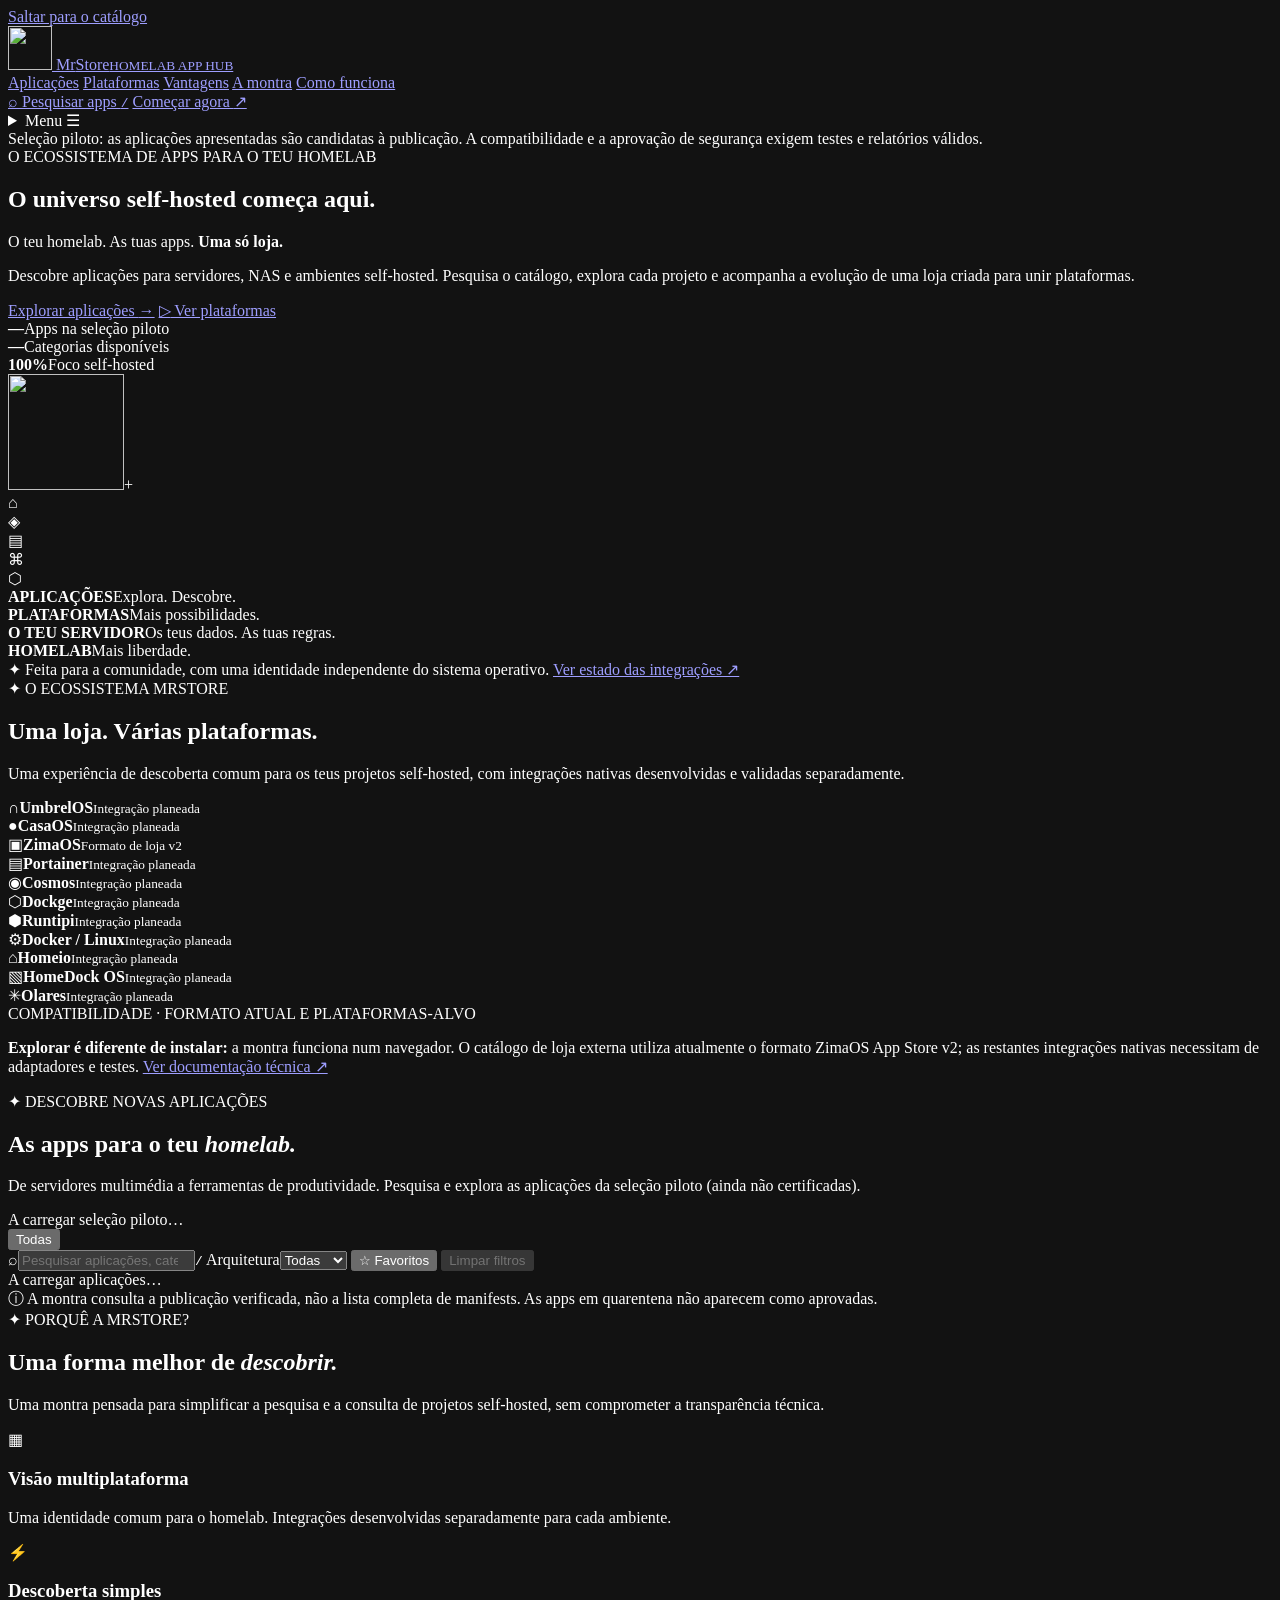
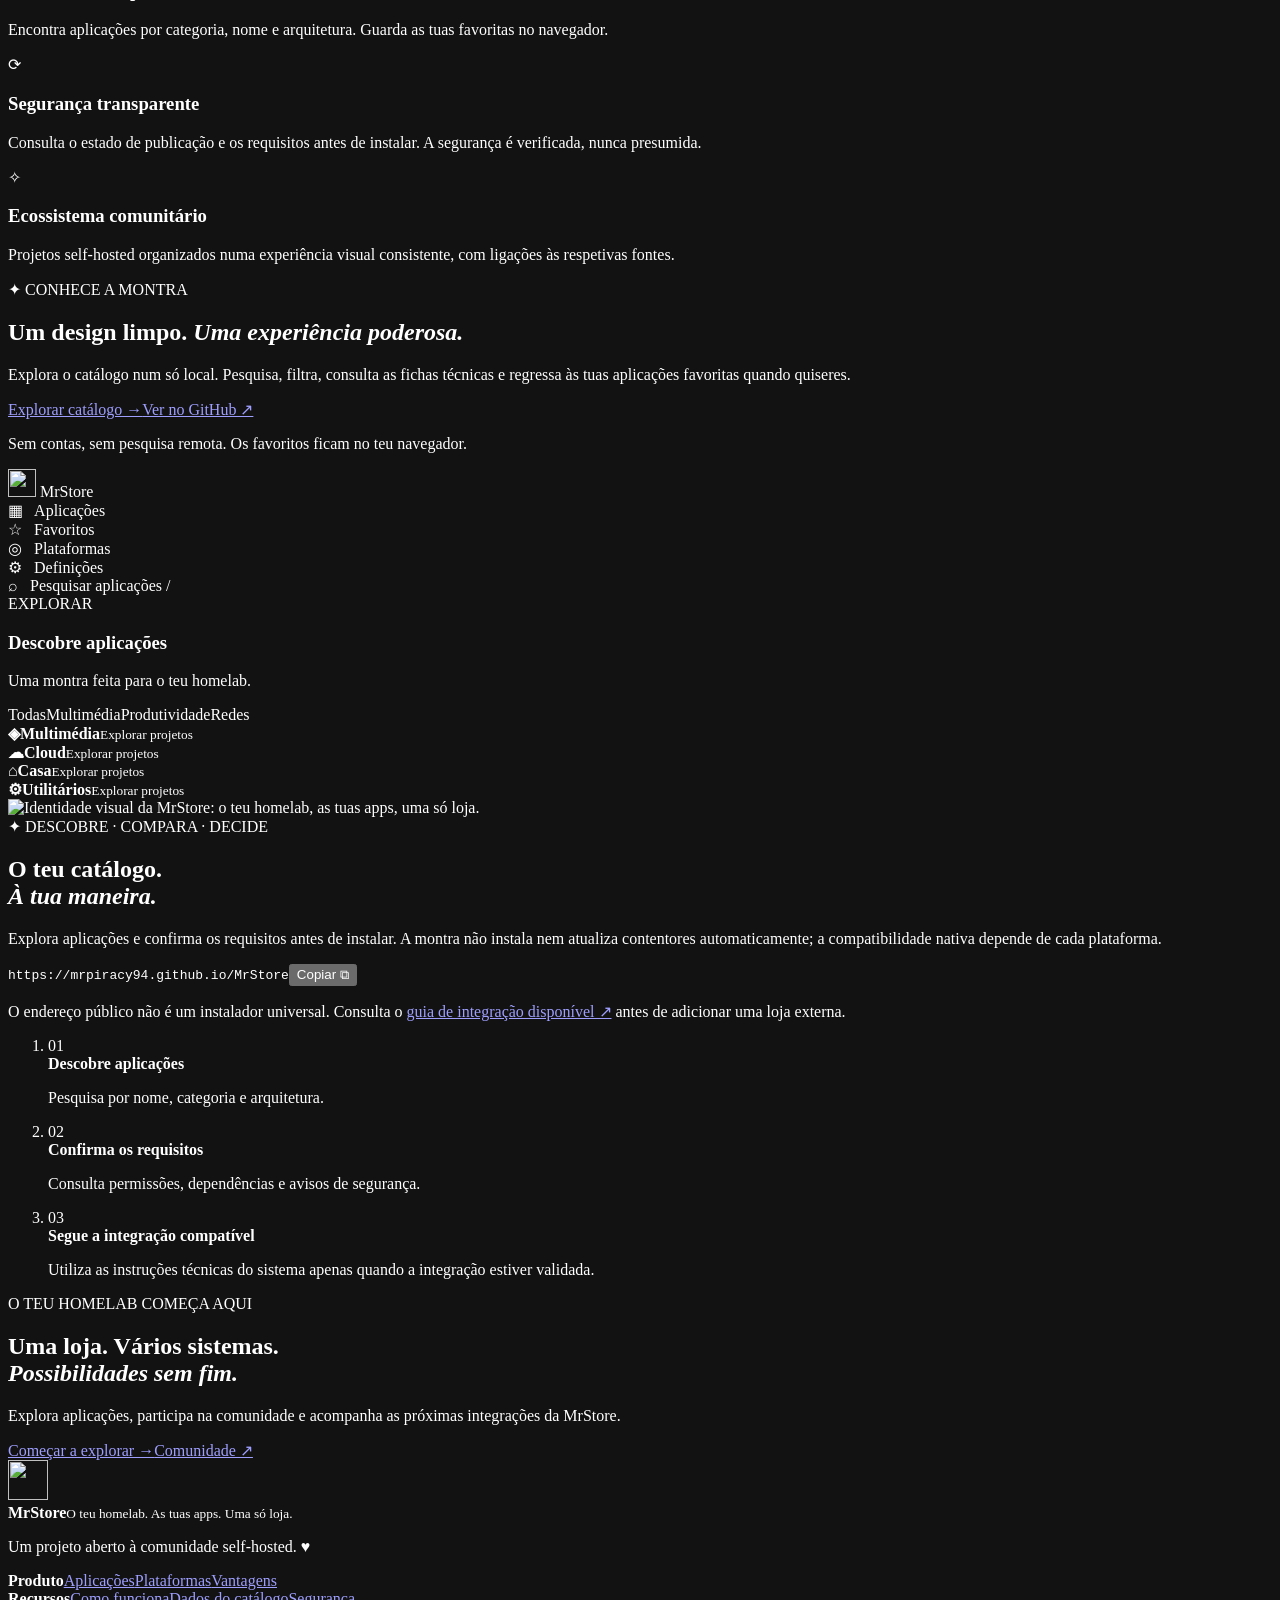
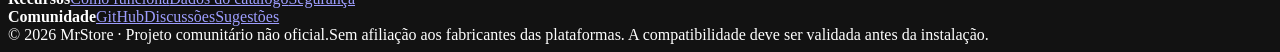
==== index.html @ d3c5d9f0 "feat(site): import responsive MrStore interface and assets — index.html" ====
<!doctype html>
<html lang="pt-PT">
<head>
  <meta charset="utf-8">
  <meta name="viewport" content="width=device-width, initial-scale=1">
  <meta name="color-scheme" content="dark">
  <meta name="theme-color" content="#10141b">
  <meta name="description" content="MrStore — O teu homelab. As tuas apps. Uma só loja. Explora o catálogo comunitário de aplicações self-hosted, com pesquisa, filtros e informação de compatibilidade.">
  <meta http-equiv="Content-Security-Policy" content="default-src 'self'; script-src 'self'; style-src 'self'; img-src 'self' data:; connect-src 'self'; object-src 'none'; base-uri 'self'; form-action 'none'">
  <meta property="og:type" content="website">
  <meta property="og:title" content="MrStore — O teu homelab. As tuas apps. Uma só loja.">
  <meta property="og:description" content="Descobre, explora e organiza aplicações self-hosted. Uma loja para o teu homelab.">
  <meta property="og:image" content="https://mrpiracy94.github.io/MrStore/assets/mrstore-hero.webp">
  <link rel="icon" href="./assets/mark.svg" type="image/svg+xml">
  <link rel="stylesheet" href="./assets/site.css">
  <script src="./assets/site.js" defer></script>
  <title>MrStore — O teu homelab. As tuas apps. Uma só loja.</title>
</head>
<body>
  <a class="skip-link" href="#catalogo">Saltar para o catálogo</a>
  <header class="site-header">
    <div class="shell topbar">
      <a class="brand" href="./" aria-label="MrStore, página inicial">
        <img src="./assets/mark.svg" width="44" height="44" alt="">
        <span class="brand-text">Mr<span>Store</span><small>HOMELAB APP HUB</small></span>
      </a>
      <nav aria-label="Navegação principal" class="main-nav">
        <a href="#catalogo">Aplicações</a>
        <a href="#ecossistema">Plataformas</a>
        <a href="#vantagens">Vantagens</a>
        <a href="#vistaprevia">A montra</a>
        <a href="#como-instalar">Como funciona</a>
      </nav>
      <div class="nav-utilities">
        <a class="nav-search" href="#catalogo" aria-label="Ir para a pesquisa de aplicações"><span aria-hidden="true">⌕</span> Pesquisar apps <kbd>/</kbd></a>
        <a class="header-action" href="#catalogo">Começar agora <span aria-hidden="true">↗</span></a>
      </div>
      <details class="mobile-nav">
        <summary aria-label="Abrir menu">Menu <span aria-hidden="true">☰</span></summary>
        <nav aria-label="Navegação móvel">
          <a href="#catalogo">Aplicações</a>
          <a href="#ecossistema">Plataformas</a>
          <a href="#vantagens">Vantagens</a>
          <a href="#vistaprevia">A montra</a>
          <a href="#como-instalar">Como funciona</a>
          <a href="https://github.com/mrpiracy94/MrStore" rel="noopener noreferrer">GitHub ↗</a>
        </nav>
      </details>
    </div>
  </header>
  <main>
    <div role="note" style="background:#291c16;color:#ffcfab;border-bottom:1px solid #ff831f3d;padding:9px 5%;font-size:13px;text-align:center">Seleção piloto: as aplicações apresentadas são candidatas à publicação. A compatibilidade e a aprovação de segurança exigem testes e relatórios válidos.</div>
    <section class="hero-universe" aria-labelledby="hero-title">
      <div class="shell hero-main">
        <div class="hero-lead">
          <span class="hero-overline"><span class="hero-overline-dot" aria-hidden="true"></span> O ECOSSISTEMA DE APPS PARA O TEU HOMELAB</span>
          <h1 id="hero-title">O universo <span>self-hosted</span> começa aqui.</h1>
          <p class="hero-subtitle">O teu homelab. As tuas apps. <strong>Uma só loja.</strong></p>
          <p class="hero-description">Descobre aplicações para servidores, NAS e ambientes self-hosted. Pesquisa o catálogo, explora cada projeto e acompanha a evolução de uma loja criada para unir plataformas.</p>
          <div class="hero-actions">
            <a class="btn btn-primary" href="#catalogo">Explorar aplicações <span aria-hidden="true">→</span></a>
            <a class="btn btn-outline" href="#ecossistema"><span class="play-icon" aria-hidden="true">▷</span> Ver plataformas</a>
          </div>
          <div class="hero-metrics" aria-label="Dados do catálogo">
            <div><strong id="total-apps">—</strong><span>Apps na seleção piloto</span></div>
            <div><strong id="total-categories">—</strong><span>Categorias disponíveis</span></div>
            <div><strong>100%</strong><span>Foco self-hosted</span></div>
          </div>
        </div>
        <div class="hero-orbits" aria-hidden="true">
          <div class="cosmos-glow"></div><div class="orbit-ring orbit-ring-1"></div><div class="orbit-ring orbit-ring-2"></div><div class="orbit-ring orbit-ring-3"></div>
          <div class="orbit-connector orbit-connector-a"></div><div class="orbit-connector orbit-connector-b"></div>
          <div class="cosmos-center"><img src="./assets/mark.svg" width="116" height="116" alt=""><span class="center-plus">+</span></div>
          <div class="orbit-bubble orbit-bubble-a"><span>⌂</span></div>
          <div class="orbit-bubble orbit-bubble-b"><span>◈</span></div>
          <div class="orbit-bubble orbit-bubble-c"><span>▤</span></div>
          <div class="orbit-bubble orbit-bubble-d"><span>⌘</span></div>
          <div class="orbit-bubble orbit-bubble-e"><span>⬡</span></div>
          <div class="orbit-node orbit-node-a"></div><div class="orbit-node orbit-node-b"></div><div class="orbit-node orbit-node-c"></div>
          <div class="orbit-label orbit-label-apps"><i></i><strong>APLICAÇÕES</strong><span>Explora. Descobre.</span></div>
          <div class="orbit-label orbit-label-systems"><i></i><strong>PLATAFORMAS</strong><span>Mais possibilidades.</span></div>
          <div class="orbit-label orbit-label-you"><i></i><strong>O TEU SERVIDOR</strong><span>Os teus dados. As tuas regras.</span></div>
          <div class="orbit-label orbit-label-home"><i></i><strong>HOMELAB</strong><span>Mais liberdade.</span></div>
        </div>
      </div>
      <div class="shell hero-footnote"><span class="footnote-spark">✦</span> Feita para a comunidade, com uma identidade independente do sistema operativo. <a href="#ecossistema">Ver estado das integrações ↗</a></div>
    </section>

    <section class="platform-section" id="ecossistema" aria-labelledby="platform-title">
      <div class="shell">
        <div class="platform-heading platform-heading-new">
          <div><span class="section-kicker dark-kicker">✦ O ECOSSISTEMA MRSTORE</span><h2 id="platform-title">Uma loja. <strong>Várias plataformas.</strong></h2></div>
          <p>Uma experiência de descoberta comum para os teus projetos self-hosted, com integrações nativas desenvolvidas e validadas separadamente.</p>
        </div>
        <div class="platform-grid" aria-label="Plataformas do ecossistema">
          <div class="system-card"><span class="system-glyph purple">∩</span><strong>UmbrelOS</strong><small>Integração planeada</small></div>
          <div class="system-card"><span class="system-glyph cyan">●</span><strong>CasaOS</strong><small>Integração planeada</small></div>
          <div class="system-card"><span class="system-glyph midnight">▣</span><strong>ZimaOS</strong><small>Formato de loja v2</small></div>
          <div class="system-card"><span class="system-glyph blue">▤</span><strong>Portainer</strong><small>Integração planeada</small></div>
          <div class="system-card"><span class="system-glyph deep">◉</span><strong>Cosmos</strong><small>Integração planeada</small></div>
          <div class="system-card"><span class="system-glyph sky">⬡</span><strong>Dockge</strong><small>Integração planeada</small></div>
          <div class="system-card"><span class="system-glyph ruby">⬢</span><strong>Runtipi</strong><small>Integração planeada</small></div>
          <div class="system-card"><span class="system-glyph aqua">⚙</span><strong>Docker / Linux</strong><small>Integração planeada</small></div>
          <div class="system-card"><span class="system-glyph peach">⌂</span><strong>Homeio</strong><small>Integração planeada</small></div>
          <div class="system-card"><span class="system-glyph violet">▧</span><strong>HomeDock OS</strong><small>Integração planeada</small></div>
          <div class="system-card"><span class="system-glyph green">✳</span><strong>Olares</strong><small>Integração planeada</small></div>
        </div>
        <div class="platform-status">
          <span class="platform-label">COMPATIBILIDADE · FORMATO ATUAL E PLATAFORMAS-ALVO</span>
          <p><strong>Explorar é diferente de instalar:</strong> a montra funciona num navegador. O catálogo de loja externa utiliza atualmente o formato ZimaOS App Store v2; as restantes integrações nativas necessitam de adaptadores e testes. <a href="https://github.com/mrpiracy94/MrStore/blob/main/docs/ZIMAOS_INSTALLATION.md">Ver documentação técnica ↗</a></p>
        </div>
      </div>
    </section>

    <section id="catalogo" class="catalog-section shell" aria-labelledby="catalog-title">
      <div class="section-heading catalog-intro">
        <div><span class="section-kicker">✦ DESCOBRE NOVAS APLICAÇÕES</span><h2 id="catalog-title">As apps para o teu <em>homelab.</em></h2><p>De servidores multimédia a ferramentas de produtividade. Pesquisa e explora as aplicações da seleção piloto (ainda não certificadas).</p></div>
        <div class="results-summary" id="results-summary" aria-live="polite">A carregar seleção piloto…</div>
      </div>
      <div class="categories" id="categories" role="group" aria-label="Filtrar por categoria"><button type="button" class="chip active" data-category="" aria-pressed="true">Todas</button></div>
      <div class="toolbar">
        <label class="searchbox" for="search"><span aria-hidden="true" class="search-glyph">⌕</span><input type="search" id="search" placeholder="Pesquisar aplicações, categorias…" autocomplete="off"><kbd>/</kbd></label>
        <label class="arch-filter"><span>Arquitetura</span><select id="architecture"><option value="">Todas</option><option value="amd64">AMD64</option><option value="arm64">ARM64</option></select></label>
        <button class="favorites-toggle" id="favorites-toggle" type="button" aria-pressed="false" title="Mostrar favoritos guardados neste navegador">☆ <span>Favoritos</span></button>
        <button class="clear-filters" id="clear-filters" type="button" disabled>Limpar filtros</button>
      </div>
      <div id="catalog-alert" class="notice" role="status" hidden></div>
      <div id="catalog-state" class="catalog-state" role="status" aria-live="polite">A carregar aplicações…</div>
      <div class="app-grid" id="app-grid" aria-label="Resultados do catálogo"></div>
      <div class="load-more-wrap"><button id="load-more" class="btn btn-more" type="button" hidden>Mostrar mais aplicações ↓</button></div>
      <div class="catalog-disclaimer"><span>ⓘ</span> A montra consulta a publicação verificada, não a lista completa de manifests. As apps em quarentena não aparecem como aprovadas.</div>
    </section>

    <section class="benefits-section" id="vantagens" aria-labelledby="benefits-title">
      <div class="shell">
        <div class="benefits-heading"><div><span class="section-kicker">✦ PORQUÊ A MRSTORE?</span><h2 id="benefits-title">Uma forma melhor de <em>descobrir.</em></h2></div><p>Uma montra pensada para simplificar a pesquisa e a consulta de projetos self-hosted, sem comprometer a transparência técnica.</p></div>
        <div class="benefits-grid">
          <article class="benefit-card"><div class="benefit-icon">▦</div><h3>Visão multiplataforma</h3><p>Uma identidade comum para o homelab. Integrações desenvolvidas separadamente para cada ambiente.</p></article>
          <article class="benefit-card"><div class="benefit-icon">⚡</div><h3>Descoberta simples</h3><p>Encontra aplicações por categoria, nome e arquitetura. Guarda as tuas favoritas no navegador.</p></article>
          <article class="benefit-card"><div class="benefit-icon">⟳</div><h3>Segurança transparente</h3><p>Consulta o estado de publicação e os requisitos antes de instalar. A segurança é verificada, nunca presumida.</p></article>
          <article class="benefit-card"><div class="benefit-icon">✧</div><h3>Ecossistema comunitário</h3><p>Projetos self-hosted organizados numa experiência visual consistente, com ligações às respetivas fontes.</p></article>
        </div>
      </div>
    </section>

    <section class="showcase-section" id="vistaprevia" aria-labelledby="showcase-title">
      <div class="shell showcase-panel">
        <div class="showcase-copy">
          <span class="section-kicker">✦ CONHECE A MONTRA</span>
          <h2 id="showcase-title">Um design limpo. <em>Uma experiência poderosa.</em></h2>
          <p>Explora o catálogo num só local. Pesquisa, filtra, consulta as fichas técnicas e regressa às tuas aplicações favoritas quando quiseres.</p>
          <div class="showcase-actions"><a class="btn btn-primary" href="#catalogo">Explorar catálogo →</a><a href="https://github.com/mrpiracy94/MrStore" rel="noopener noreferrer">Ver no GitHub ↗</a></div>
          <p class="showcase-hint">Sem contas, sem pesquisa remota. Os favoritos ficam no teu navegador.</p>
        </div>
        <div class="showcase-art" aria-hidden="true">
          <div class="showcase-window">
            <div class="showcase-sidebar"><div class="showcase-mini-brand"><img src="./assets/mark.svg" width="28" height="28" alt=""> Mr<span>Store</span></div><div class="sidebar-item selected">▦ &nbsp; Aplicações</div><div class="sidebar-item">☆ &nbsp; Favoritos</div><div class="sidebar-item">◎ &nbsp; Plataformas</div><div class="sidebar-item">⚙ &nbsp; Definições</div></div>
            <div class="showcase-screen"><div class="screen-search">⌕ &nbsp; Pesquisar aplicações <span>/</span></div><span class="screen-kicker">EXPLORAR</span><h3>Descobre aplicações</h3><p>Uma montra feita para o teu homelab.</p><div class="screen-tags"><span class="chosen">Todas</span><span>Multimédia</span><span>Produtividade</span><span>Redes</span></div><div class="screen-grid"><div><b>◈</b><strong>Multimédia</strong><small>Explorar projetos</small></div><div><b>☁</b><strong>Cloud</strong><small>Explorar projetos</small></div><div><b>⌂</b><strong>Casa</strong><small>Explorar projetos</small></div><div><b>⚙</b><strong>Utilitários</strong><small>Explorar projetos</small></div></div></div>
          </div>
        </div>
      </div>
      <div class="shell brand-preview"><img class="hero-banner-image" src="https://mrpiracy94.github.io/MrStore/assets/mrstore-hero.webp" width="2290" height="687" loading="lazy" decoding="async" alt="Identidade visual da MrStore: o teu homelab, as tuas apps, uma só loja."></div>
    </section>

    <section class="installation" id="como-instalar" aria-labelledby="installation-title">
      <div class="shell installation-layout">
        <div>
          <span class="section-kicker">✦ DESCOBRE · COMPARA · DECIDE</span>
          <h2 id="installation-title">O teu catálogo.<br><em>À tua maneira.</em></h2>
          <p>Explora aplicações e confirma os requisitos antes de instalar. A montra não instala nem atualiza contentores automaticamente; a compatibilidade nativa depende de cada plataforma.</p>
          <div class="install-address"><code id="store-address">https://mrpiracy94.github.io/MrStore</code><button id="copy-store" type="button" aria-label="Copiar endereço da MrStore">Copiar <span aria-hidden="true">⧉</span></button></div>
          <span class="copy-feedback" id="copy-feedback" role="status" aria-live="polite"></span>
          <p class="installation-technical">O endereço público não é um instalador universal. Consulta o <a href="https://github.com/mrpiracy94/MrStore/blob/main/docs/ZIMAOS_INSTALLATION.md" rel="noopener noreferrer">guia de integração disponível ↗</a> antes de adicionar uma loja externa.</p>
        </div>
        <ol class="steps">
          <li><span>01</span><div><strong>Descobre aplicações</strong><p>Pesquisa por nome, categoria e arquitetura.</p></div></li>
          <li><span>02</span><div><strong>Confirma os requisitos</strong><p>Consulta permissões, dependências e avisos de segurança.</p></div></li>
          <li><span>03</span><div><strong>Segue a integração compatível</strong><p>Utiliza as instruções técnicas do sistema apenas quando a integração estiver validada.</p></div></li>
        </ol>
      </div>
    </section>
    <section class="final-cta" aria-labelledby="final-title">
      <div class="shell final-cta-inner"><div><span class="hero-overline"><span class="hero-overline-dot" aria-hidden="true"></span> O TEU HOMELAB COMEÇA AQUI</span><h2 id="final-title">Uma loja. Vários sistemas.<br><em>Possibilidades sem fim.</em></h2></div><div><p>Explora aplicações, participa na comunidade e acompanha as próximas integrações da MrStore.</p><a href="#catalogo" class="btn btn-primary">Começar a explorar →</a><a href="https://github.com/mrpiracy94/MrStore/discussions" class="btn btn-outline" rel="noopener noreferrer">Comunidade ↗</a></div></div>
    </section>
  </main>
  <footer class="site-footer">
    <div class="shell footer-layout">
      <div class="footer-brand"><img src="./assets/mark.svg" width="40" height="40" alt=""><div><strong>Mr<span>Store</span></strong><small>O teu homelab. As tuas apps. Uma só loja.</small><p>Um projeto aberto à comunidade self-hosted. <span aria-hidden="true">♥</span></p></div></div>
      <nav aria-label="Produtos" class="footer-column"><strong>Produto</strong><a href="#catalogo">Aplicações</a><a href="#ecossistema">Plataformas</a><a href="#vantagens">Vantagens</a></nav>
      <nav aria-label="Recursos" class="footer-column"><strong>Recursos</strong><a href="#como-instalar">Como funciona</a><a href="https://mrpiracy94.github.io/MrStore/store.json">Dados do catálogo</a><a href="https://github.com/mrpiracy94/MrStore/blob/main/docs/SAFE_RELEASE_POLICY.md">Segurança</a></nav>
      <nav aria-label="Comunidade" class="footer-column"><strong>Comunidade</strong><a href="https://github.com/mrpiracy94/MrStore">GitHub</a><a href="https://github.com/mrpiracy94/MrStore/discussions">Discussões</a><a href="https://github.com/mrpiracy94/MrStore/issues">Sugestões</a></nav>
    </div>
    <div class="shell footer-bottom"><span>© 2026 MrStore · Projeto comunitário não oficial.</span><span>Sem afiliação aos fabricantes das plataformas. A compatibilidade deve ser validada antes da instalação.</span></div>
  </footer>
  <dialog id="details" aria-labelledby="details-title"><div class="dialog-layout"><button class="dialog-close" id="details-close" type="button" aria-label="Fechar detalhes">×</button><div class="detail-header"><div class="detail-icon" id="details-icon"></div><div><span class="detail-label">DETALHES DA APLICAÇÃO</span><h2 id="details-title">Aplicação</h2><p id="details-tagline"></p></div></div><div class="detail-preview" id="details-preview" hidden aria-label="Pré-visualização da aplicação"></div><div class="detail-attributes"><div><span>Categoria</span><strong id="details-category"></strong></div><div><span>Arquiteturas</span><strong id="details-arches"></strong></div><div><span>Versão do pacote</span><strong id="details-version"></strong></div><div><span>Origem</span><strong id="details-developer"></strong></div></div><p class="detail-disclaimer">As versões indicam revisões do catálogo, não necessariamente a versão upstream. A compatibilidade real e ausência de CVEs não são garantidas.</p><div class="detail-links"><a class="btn btn-primary" id="details-compose" href="#" target="_blank" rel="noopener noreferrer">Ver manifesto Docker ↗</a><a class="btn btn-outline" id="details-github" href="https://github.com/mrpiracy94/MrStore" target="_blank" rel="noopener noreferrer">Ver no GitHub ↗</a></div></div></dialog>
</body>
</html>
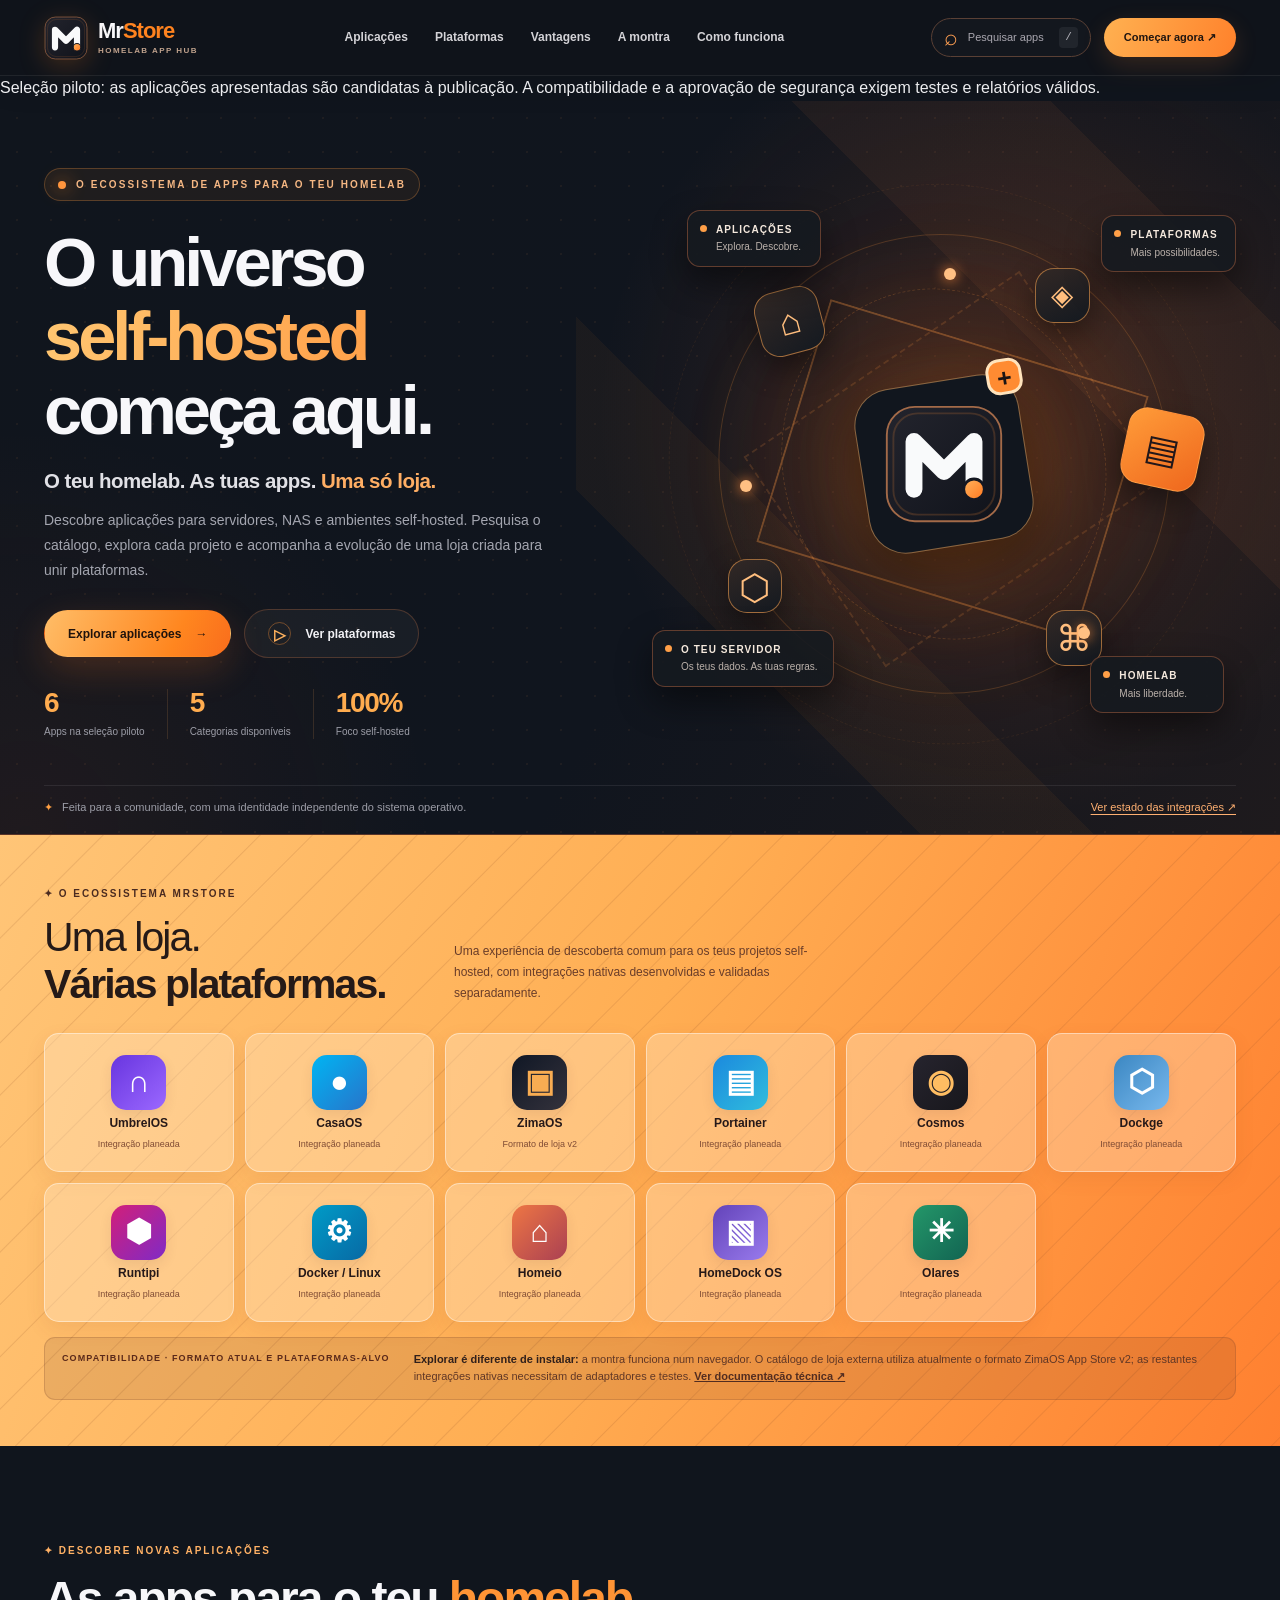
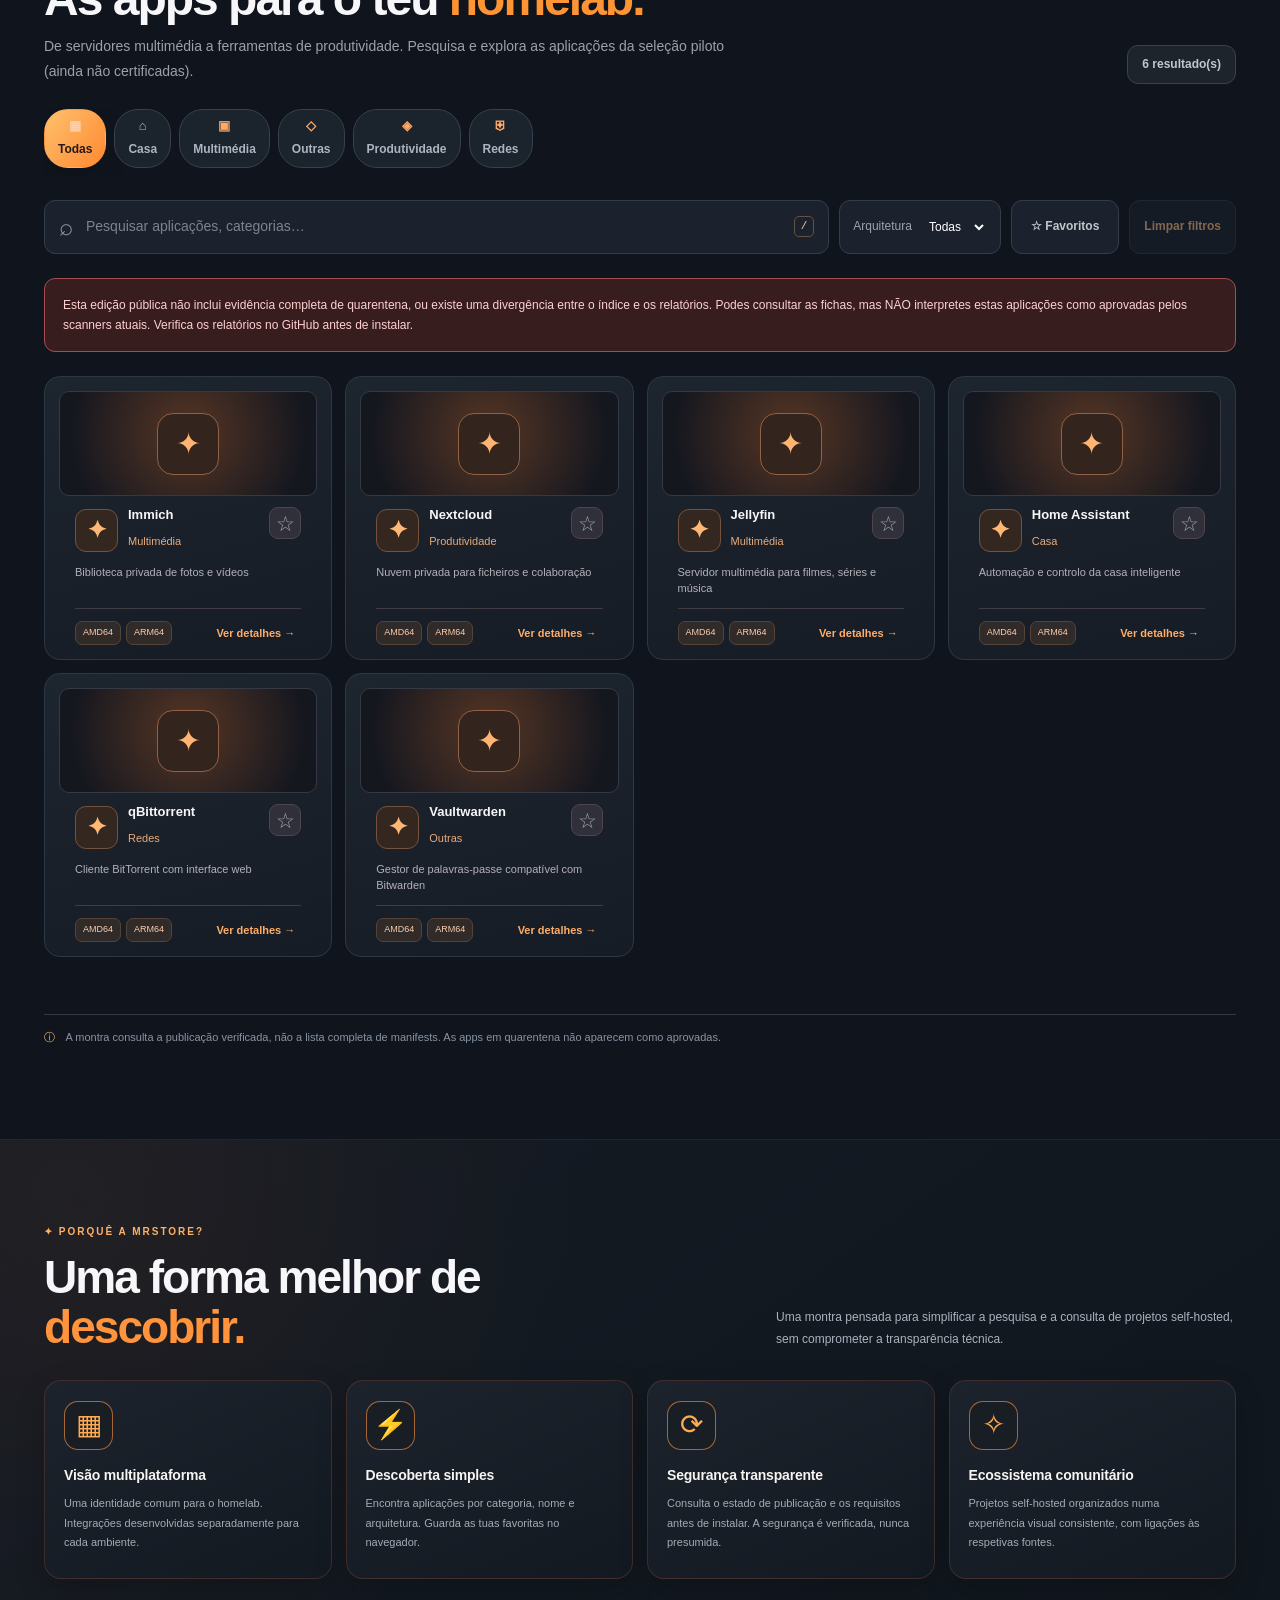
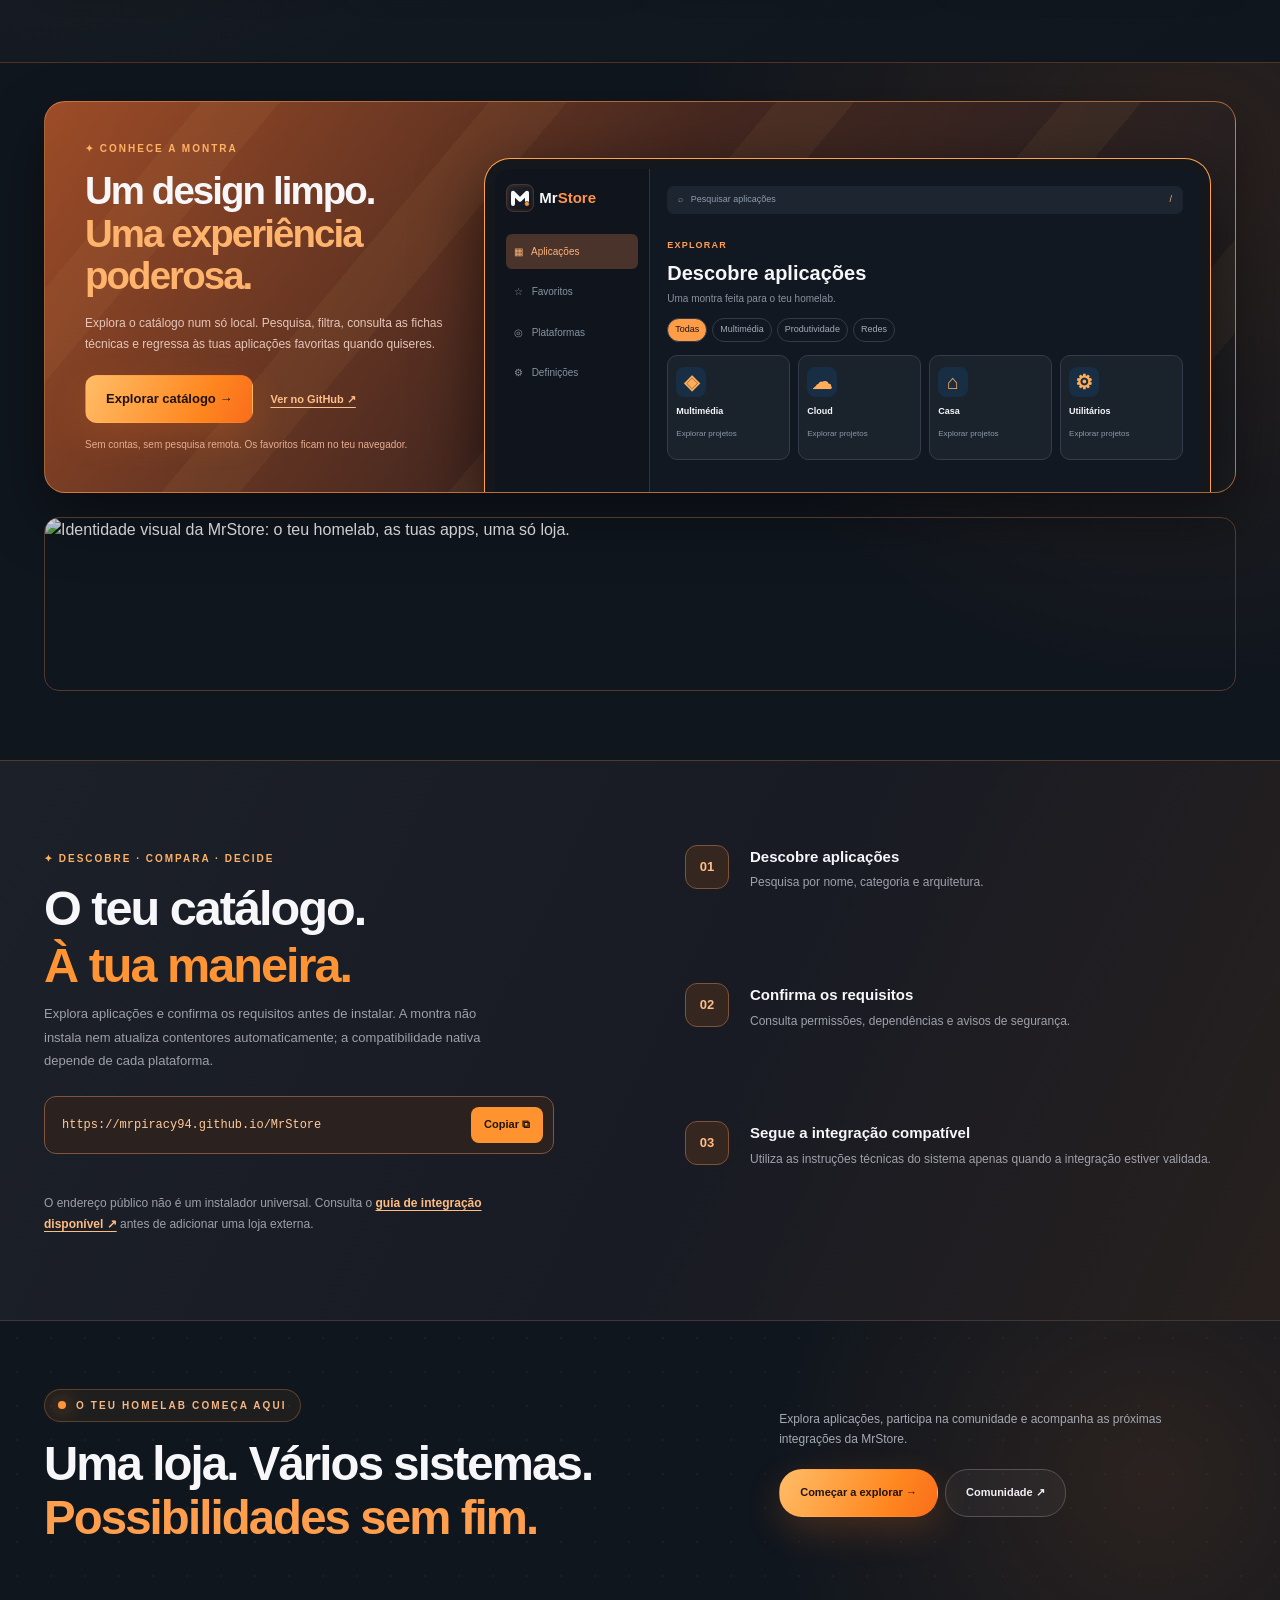
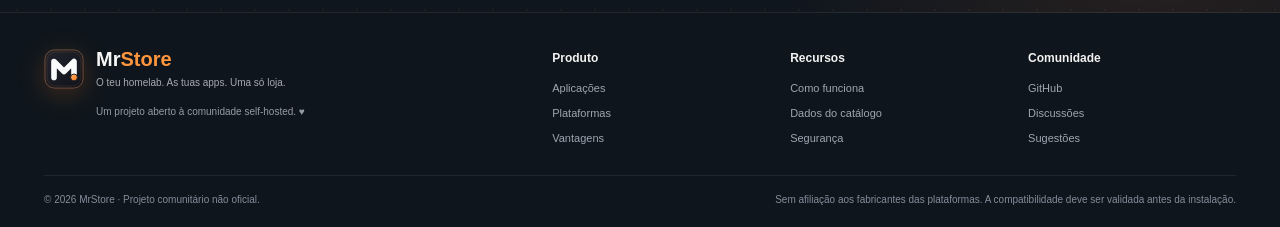
==== commit bd95eab4: "fix(ui): preserve security notice styling under strict Content Security Policy" ====
--- a/index.html
+++ b/index.html
@@ -49,7 +49,7 @@
     </div>
   </header>
   <main>
-    <div role="note" style="background:#291c16;color:#ffcfab;border-bottom:1px solid #ff831f3d;padding:9px 5%;font-size:13px;text-align:center">Seleção piloto: as aplicações apresentadas são candidatas à publicação. A compatibilidade e a aprovação de segurança exigem testes e relatórios válidos.</div>
+    <div role="note" class="pilot-notice">Seleção piloto: as aplicações apresentadas são candidatas à publicação. A compatibilidade e a aprovação de segurança exigem testes e relatórios válidos.</div>
     <section class="hero-universe" aria-labelledby="hero-title">
       <div class="shell hero-main">
         <div class="hero-lead">
--- a/assets/site.css
+++ b/assets/site.css
@@ -0,0 +1,525 @@
+:root{color-scheme:dark;--bg:#0d0f14;--surface:#161920;--surface2:#1d2029;--surface3:#262a35;--text:#f7f7fa;--muted:#999da9;--line:#2b2f39;--orange:#ff831f;--orange2:#ffc06b;--radius:20px;--shadow:0 26px 70px #0007}*{box-sizing:border-box}html{scroll-behavior:smooth;scroll-padding-top:94px}body{margin:0;background:var(--bg);color:var(--text);font-family:Inter,ui-sans-serif,-apple-system,BlinkMacSystemFont,"Segoe UI",sans-serif;line-height:1.55;-webkit-font-smoothing:antialiased}a{color:inherit;text-decoration:none}button,input,select{font:inherit}button{cursor:pointer}button:disabled{cursor:not-allowed}a:focus-visible,button:focus-visible,input:focus-visible,select:focus-visible{outline:3px solid var(--orange2);outline-offset:3px}::selection{background:#f88d3890;color:white}.shell{width:min(1200px,calc(100% - 64px));margin:0 auto}.skip-link{position:absolute;left:16px;top:-100px;background:var(--orange);color:#130f0d;padding:10px 18px;border-radius:10px;z-index:999}.skip-link:focus{top:12px}.site-header{background:#0d0f14e8;backdrop-filter:blur(16px);-webkit-backdrop-filter:blur(16px);border-bottom:1px solid #ffffff0d;position:sticky;top:0;z-index:50}.topbar{display:flex;align-items:center;justify-content:space-between;gap:18px;height:88px}.brand{display:flex;align-items:center;gap:12px;flex-shrink:0}.brand img,.footer-brand img{filter:drop-shadow(0 5px 14px #ff6b1f3b)}.brand-text{font-size:23px;font-weight:900;letter-spacing:-1.3px;line-height:1.07}.brand-text>span{color:var(--orange)}.brand-text small{display:block;color:#9395a0;font-size:9px;font-weight:800;letter-spacing:1.5px;margin-top:5px}.main-nav{display:flex;gap:34px;color:#b7b9c3;font-size:13px;font-weight:650}.main-nav a:hover,.footer-links a:hover{color:var(--orange2)}.header-action{border-radius:13px;padding:12px 19px;background:#252028;color:#ffb577;border:1px solid #ff831f36;font-size:13px;font-weight:800;white-space:nowrap}.header-action:hover{border-color:var(--orange)}.hero{display:grid;grid-template-columns:1.06fr .94fr;align-items:center;min-height:590px;padding-top:68px;padding-bottom:68px;gap:28px}.eyebrow,.section-kicker,.window-kicker,.detail-label{font-size:10px;font-weight:900;letter-spacing:2px;color:var(--orange2)}.eyebrow{display:inline-flex;align-items:center;gap:10px;border:1px solid #ff9a5037;background:#231a17;padding:9px 15px;border-radius:100px;letter-spacing:1.3px}.pulse,.live-light{width:7px;height:7px;display:inline-block;flex:none;border-radius:50%;background:#62db8b;box-shadow:0 0 0 4px #62db8b1e}.hero h1{font-size:clamp(44px,5vw,68px);font-weight:900;line-height:1.09;letter-spacing:-3.4px;margin:25px 0 22px}.hero h1 span,.section-heading h2 em,.installation h2 em{color:var(--orange);font-style:normal}.hero-copy>p{max-width:490px;font-size:16px;color:#a7a9b3;line-height:1.85;margin:0 0 27px}.hero-actions,.hero-trust,.detail-links{display:flex;gap:12px;flex-wrap:wrap}.btn{border:1px solid transparent;border-radius:12px;font-weight:800;font-size:13px;display:inline-flex;align-items:center;justify-content:center;gap:14px;min-height:48px;padding:12px 20px;transition:background .17s,transform .17s,border .17s}.btn:hover{transform:translateY(-2px)}.btn-primary{background:linear-gradient(110deg,#ffae4d,#ff791c);color:#15100f;box-shadow:0 12px 36px #e9602242}.btn-primary:hover{background:#ffbd62}.btn-outline{border-color:#43434c;background:#ffffff05;color:#f1f1f5}.btn-outline:hover{background:#ffffff12}.hero-trust{gap:16px;font-size:11px;font-weight:600;color:#9698a3;margin-top:27px}.tick{color:#76d99c;padding-right:5px}.hero-art{min-height:490px;position:relative;display:flex;align-items:center;justify-content:center;isolation:isolate}.hero-art:before{content:"";position:absolute;inset:11% 6%;background:radial-gradient(ellipse,#ff731f35 0%,#ef71320b 48%,transparent 75%);filter:blur(22px);z-index:-2}.orbit{position:absolute;border:1px dashed #ff8e243b;border-radius:50%;transform:rotate(-20deg);z-index:-1}.orbit-one{width:104%;height:72%}.orbit-two{width:76%;height:108%}.visual-window{background:#191b23;border:1px solid #44424d;border-radius:20px;width:min(100%,462px);overflow:hidden;box-shadow:0 44px 90px #000b,0 0 60px #e770251c;transform:rotate(-3deg)}.window-top{height:44px;background:#24242d;border-bottom:1px solid #393a46;display:flex;align-items:center;justify-content:space-between;padding:0 16px}.traffic{display:flex;gap:6px}.traffic i{display:block;width:8px;height:8px;border-radius:50%;background:#ff7059}.traffic i:nth-child(2){background:#ffbf48}.traffic i:nth-child(3){background:#5bd38b}.window-pill{background:#111319;border:1px solid #393c48;border-radius:8px;color:#a0a0aa;font-size:10px;padding:4px 22px}.tiny-dot{height:7px;width:7px;border:1px solid #737987;border-radius:50%}.window-head{padding:27px 26px 16px;display:flex;justify-content:space-between}.window-head strong{font-size:23px;line-height:1.16;letter-spacing:-.8px;display:block;margin-top:7px}.window-kicker{font-size:8px}.mini-symbol{color:#ff9e48;font-size:38px}.mock-search{margin:10px 26px 16px;background:#24262f;color:#80848f;border:1px solid #3b3d49;border-radius:9px;padding:11px;font-size:11px;display:flex;align-items:center;gap:10px}.mock-search>span:first-child{font-size:22px;line-height:9px}.shortcut{margin-left:auto;background:#31333f;border-radius:4px;padding:3px 6px;font-size:9px}.mock-grid{padding:0 26px 23px;display:grid;grid-template-columns:1fr 1fr;gap:10px}.mock-app{display:flex;align-items:center;gap:10px;border:1px solid #383b44;border-radius:11px;padding:13px;background:#20222b;font-size:11px;font-weight:700}.mock-app small{color:#92949f;font-size:9px;display:block;font-weight:500}.mock-icon{width:38px;height:38px;border-radius:11px;display:grid;place-items:center;font-size:23px}.mint{color:#54d5a1;background:#153d33}.amber{color:#f9b75a;background:#52361a}.blue{color:#8fb3f4;background:#253754}.pink{color:#e8a5f5;background:#49294c}.window-bottom{border-top:1px solid #383b47;background:#22242d;display:flex;align-items:center;gap:9px;padding:14px 25px;font-size:10px;color:#a5a7b2}.window-bottom>span:last-child{margin-left:auto;color:var(--orange)}.floating-card{position:absolute;background:#282632;border:1px solid #53474a;padding:12px 16px;border-radius:12px;box-shadow:0 13px 35px #0007;display:flex;align-items:center;gap:12px;font-size:10px;color:#bbb4bc}.floating-top{top:33px;right:-12px;transform:rotate(6deg)}.floating-top>span:first-child{font-size:23px;color:var(--orange)}.floating-top strong{color:white}.floating-bottom{bottom:34px;left:-16px;transform:rotate(5deg)}.stats-strip{border-top:1px solid #ffffff12;border-bottom:1px solid #ffffff12;background:#17191f}.stats-grid{display:grid;grid-template-columns:repeat(4,1fr)}.stat{border-right:1px solid #ffffff12;padding:29px 34px}.stat:first-child{padding-left:0}.stat-last{border:0}.stat strong{display:block;font-size:29px;font-weight:900;letter-spacing:-1.2px}.stat span{color:#999ba7;font-size:12px}.catalog-section{padding-top:100px;padding-bottom:95px}.section-heading{display:flex;justify-content:space-between;align-items:flex-end;gap:20px}.section-heading h2,.installation h2{font-size:clamp(33px,4vw,48px);letter-spacing:-2px;line-height:1.16;margin:11px 0 9px}.section-heading p,.installation-layout>div>p{color:#9da0aa;margin:0;font-size:14px;line-height:1.8}.results-summary{font-size:12px;color:#b8bac4;border:1px solid #383a44;padding:9px 14px;border-radius:11px;white-space:nowrap}.toolbar{display:flex;gap:11px;align-items:stretch;margin-top:37px}.searchbox{display:flex;flex:1;min-width:200px;align-items:center;border:1px solid #363a45;background:#1c1e26;border-radius:12px;gap:9px;padding:0 14px}.searchbox:focus-within{border-color:var(--orange)}.searchbox input{width:100%;background:none;border:0;outline:none;color:#f3f3f6;padding:15px 4px;font-size:13px}.searchbox input::placeholder{color:#7e838e}.search-glyph{font-size:24px;line-height:18px;color:#9396a2}.searchbox kbd{color:#888c97;border:1px solid #424550;border-radius:5px;padding:1px 6px;font-size:11px}.arch-filter{display:flex;gap:12px;align-items:center;border:1px solid #363a45;background:#1c1e26;border-radius:12px;padding:0 13px;font-size:12px;color:#9fa2ad}.arch-filter select{background:none;color:white;border:0;outline:none;padding:12px 1px;font-size:12px}.arch-filter option{background:#23242a}.favorites-toggle{border:1px solid #363a45;background:#1c1e26;color:#c4c5cc;padding:0 19px;border-radius:12px;font-weight:650;font-size:12px}.favorites-toggle[aria-pressed=true]{background:#33261b;border-color:#ff982a78;color:#ffb15b}.categories{display:flex;flex-wrap:wrap;gap:8px;margin:19px 0 28px}.chip{border:1px solid #393b45;background:#1a1c24;color:#aeb0ba;padding:8px 15px;border-radius:100px;font-size:12px;font-weight:650}.chip:hover{border-color:#ff982a78;color:white}.chip.active{background:var(--orange);color:#19140f;border-color:var(--orange);font-weight:800}.chip .count{opacity:.65;padding-left:4px}.app-grid{display:grid;grid-template-columns:repeat(3,minmax(0,1fr));gap:16px}.app-card{background:linear-gradient(155deg,#1f212a,#171920);border:1px solid #363842;border-radius:17px;padding:22px;transition:border-color .18s,transform .18s,box-shadow .18s;min-height:217px;display:flex;flex-direction:column;gap:15px}.app-card:hover{transform:translateY(-4px);border-color:#ff9c525c;box-shadow:0 15px 35px #0004}.app-card-head{display:flex;gap:13px;align-items:center}.app-icon,.detail-icon{width:50px;height:50px;flex:none;border-radius:13px;background:#2b2e37;display:grid;place-items:center;border:1px solid #393b44;overflow:hidden;color:var(--orange);font-size:24px;font-weight:900}.app-icon img,.detail-icon img{max-width:100%;max-height:100%;width:100%;height:100%;object-fit:contain}.app-header-copy{min-width:0;flex:1}.app-header-copy h3{font-size:15px;line-height:1.2;margin:0 0 5px;font-weight:800;overflow-wrap:anywhere}.app-category{font-size:11px;color:#f2ac6b}.favorite-btn{align-self:flex-start;background:#282a34;border:1px solid #40414c;color:#a2a4ad;width:32px;height:32px;border-radius:9px;font-size:21px;line-height:1}.favorite-btn[aria-pressed=true]{color:#ffb658;border-color:#ffb65877}.app-desc{color:#999ca8;font-size:12px;line-height:1.7;margin:0;min-height:40px;display:-webkit-box;-webkit-box-orient:vertical;-webkit-line-clamp:2;overflow:hidden}.app-footer{display:flex;justify-content:space-between;align-items:center;gap:8px;margin-top:auto;border-top:1px solid #333641;padding-top:13px}.architectures{display:flex;gap:5px;flex-wrap:wrap}.architecture{font-size:10px;background:#292e39;color:#b5c1d6;border:1px solid #3b4252;border-radius:7px;padding:4px 7px}.details-button{background:none;border:0;color:#ffa14d;font-size:12px;font-weight:800;white-space:nowrap}.details-button:hover{color:#ffd7a6}.catalog-state{padding:17px 20px;border:1px dashed #484b58;border-radius:15px;color:#b0b2bd;text-align:center;font-size:13px;margin-bottom:18px}.catalog-state[hidden],.notice[hidden]{display:none}.notice{margin:24px 0;background:#342615;border:1px solid #a16c24;color:#ffdbaf;padding:16px 18px;border-radius:11px;font-size:12px;line-height:1.7}.notice.is-error{background:#381d1f;border-color:#994445;color:#ffbaba}.load-more-wrap{display:flex;justify-content:center;margin-top:30px}.btn-more{background:#22252e;color:#f0f1f5;border:1px solid #434652}.installation{background:radial-gradient(ellipse at 20% 50%,#2c1c1460,transparent 55%),#181a20;border-top:1px solid #35323a;border-bottom:1px solid #35323a;padding:82px 0}.installation-layout{display:grid;grid-template-columns:1fr 1fr;gap:90px}.installation-layout>div>p{max-width:450px}.install-address{display:flex;align-items:center;gap:10px;justify-content:space-between;border:1px solid #5c4639;background:#231e1c;padding:10px 10px 10px 17px;border-radius:12px;margin-top:24px;max-width:460px}.install-address code{font-family:ui-monospace,Consolas,monospace;font-size:12px;color:#ffc18f;overflow-wrap:anywhere}.install-address button{border:0;background:var(--orange);color:#1b120d;border-radius:8px;padding:9px 13px;font-size:11px;font-weight:900;white-space:nowrap}.copy-feedback{font-size:11px;color:#85e4a2;display:block;min-height:17px;margin-top:6px}.steps{list-style:none;margin:0;padding:0;display:grid;gap:24px}.steps li{display:flex;gap:21px}.steps li>span{height:44px;width:44px;display:grid;place-items:center;flex:none;border:1px solid #835b39;background:#2d221c;color:var(--orange2);border-radius:12px;font-size:13px;font-weight:900}.steps li strong{font-size:15px}.steps li p{margin:3px 0 0;color:#9fa1ab;font-size:12px;line-height:1.7}.site-footer{padding:32px 0 44px}.footer-layout{display:flex;align-items:center;gap:30px;justify-content:space-between}.footer-brand{display:flex;align-items:center;gap:9px}.footer-brand strong{display:block;font-size:17px;line-height:1}.footer-brand small{font-size:10px;color:#989ba6}.footer-links{display:flex;gap:19px;color:#bbbcc5;font-size:12px}.site-footer p{font-size:10px;color:#777d89;max-width:220px}dialog{color:var(--text);background:#1b1e26;border:1px solid #57505a;border-radius:20px;width:min(540px,calc(100vw - 30px));max-height:calc(100vh - 35px);overflow-y:auto;padding:0;box-shadow:var(--shadow)}dialog::backdrop{background:#08090cdb;backdrop-filter:blur(6px)}.dialog-layout{padding:32px;position:relative}.dialog-close{position:absolute;right:19px;top:15px;background:#30333d;color:white;border:1px solid #4d505a;border-radius:8px;width:30px;height:30px;font-size:21px}.detail-header{display:flex;align-items:center;gap:15px;margin-top:8px}.detail-icon{height:64px;width:64px;border-radius:16px}.detail-header h2{margin:6px 0;font-size:23px;letter-spacing:-.5px}.detail-header p{font-size:12px;color:#aeb1bc;margin:0}.detail-label{font-size:9px}.detail-attributes{display:grid;grid-template-columns:1fr 1fr;gap:15px;margin:25px 0;background:#22252e;border:1px solid #3b3d47;border-radius:12px;padding:18px}.detail-attributes div span{color:#9396a2;font-size:11px;display:block}.detail-attributes div strong{display:block;font-size:12px;margin-top:4px;overflow-wrap:anywhere}.detail-disclaimer{color:#b8a18c;font-size:11px;line-height:1.7}.detail-links{margin-top:24px}.detail-links .btn{flex:1;text-align:center;font-size:12px}@media(max-width:1050px){.shell{width:min(100% - 42px,1200px)}.hero{grid-template-columns:1fr 1fr}.hero h1{font-size:48px}.main-nav{gap:18px}.floating-card{display:none}.app-grid{grid-template-columns:repeat(2,minmax(0,1fr))}.installation-layout{gap:40px}}@media(max-width:750px){.site-header .main-nav{display:none}.topbar{height:70px}.brand-text{font-size:21px}.header-action{font-size:11px;padding:9px 12px}.hero{grid-template-columns:1fr;padding:65px 0 48px;gap:8px}.hero h1{font-size:clamp(42px,11vw,59px)}.hero-art{min-height:350px}.visual-window{width:85%;transform:rotate(-2deg)}.stats-grid{grid-template-columns:repeat(2,1fr)}.stat{padding:21px 18px;border-bottom:1px solid #ffffff10}.stat:nth-child(2){border-right:0}.stat:nth-child(3){padding-left:0;border-bottom:0}.stat:nth-child(4){border-bottom:0}.catalog-section{padding-top:75px}.section-heading{align-items:flex-start;flex-direction:column}.toolbar{flex-wrap:wrap}.searchbox{flex-basis:100%}.arch-filter{flex:1;min-height:48px}.favorites-toggle{min-height:48px}.installation-layout{grid-template-columns:1fr}.footer-layout{flex-wrap:wrap;gap:20px}}@media(max-width:520px){.shell{width:calc(100% - 32px)}.hero h1{letter-spacing:-2px}.hero-trust{gap:9px}.hero-art{min-height:310px}.visual-window{width:96%}.orbit{display:none}.window-head{padding:19px 18px 13px}.mock-grid{padding:0 16px 16px}.mock-search{margin:9px 16px}.mock-app{padding:9px;font-size:9px}.mock-icon{width:29px;height:29px;font-size:17px}.window-head strong{font-size:21px}.stats-grid .stat{padding:20px 14px}.stat strong{font-size:24px}.stat span{font-size:11px}.app-grid{grid-template-columns:1fr}.catalog-section{padding-bottom:70px}.installation{padding:68px 0}.detail-attributes{gap:14px}.dialog-layout{padding:25px 19px}.detail-links{flex-direction:column}.footer-layout{flex-direction:column;align-items:flex-start}.site-footer p{max-width:none}.header-action{display:none}}@media(prefers-reduced-motion:reduce){*,*:before,*:after{scroll-behavior:auto!important;animation:none!important;transition:none!important}}
+/* Keep HTML hidden states effective even for flex-styled buttons and links. */
+[hidden]{display:none!important}
+/* Real catalog screenshot, only displayed after the local image loads. */
+.detail-preview{margin:22px 0 0;border:1px solid #3b3d47;border-radius:14px;overflow:hidden;background:#14161d;aspect-ratio:16/9}
+.detail-preview img{display:block;width:100%;height:100%;object-fit:contain}
+#details-icon>.detail-icon-inner{height:100%;width:100%;display:grid;place-items:center;color:var(--orange);font-size:26px}
+#details-icon>.detail-icon-inner img{height:100%;width:100%;object-fit:contain}
+
+/* MrStore 2026 — identidade laranja e grafite.
+   A lógica do catálogo e os indicadores de segurança permanecem no JavaScript. */
+:root{--bg:#0d0f14;--surface:#171920;--surface2:#20222c;--surface3:#292b36;--text:#f7f7fa;--muted:#a6a8b4;--line:#383a45;--orange:#ff831f;--orange2:#ffc06b}
+body{background:radial-gradient(ellipse at 50% 6%,#251a19 0%,transparent 33%),var(--bg)}
+.site-header{background:#0d0f14ed;border-bottom:1px solid #ffffff16;box-shadow:0 8px 25px #0002}
+.topbar{height:82px}
+.brand-text>span{color:var(--orange)}
+.brand-text small{color:#a8a7b0}
+.brand img,.footer-brand img{filter:drop-shadow(0 6px 13px #ff831f35)}
+.main-nav{align-items:center}
+.main-nav a{position:relative;padding:9px 0}
+.main-nav a:hover{color:#ffb974}
+.header-action{background:#39251d;color:#ffd1a6;border-color:#ff9b465c;box-shadow:inset 0 1px #ffffff0b}
+.header-action:hover{background:#493020;border-color:#ff9b46}
+.mobile-nav{display:none}
+.mobile-nav summary{list-style:none;cursor:pointer;border:1px solid #604433;background:#2b211e;padding:9px 13px;border-radius:11px;font-size:12px;font-weight:800;color:#ffd4b0;white-space:nowrap}
+.mobile-nav summary::-webkit-details-marker{display:none}
+.mobile-nav summary span{margin-left:7px;font-size:15px}
+.mobile-nav:not([open]) nav{display:none}
+.mobile-nav nav{position:absolute;top:calc(100% - 3px);left:16px;right:16px;display:flex;flex-direction:column;gap:3px;padding:12px;background:#202027;border:1px solid #55453f;border-radius:14px;box-shadow:0 25px 60px #0009;z-index:70}
+.mobile-nav nav a{padding:12px 15px;border-radius:9px;font-size:13px;color:#e8e7ec}
+.mobile-nav nav a:hover,.mobile-nav nav a:focus-visible{background:#352820;color:#ffbf84}
+.mobile-nav[open] summary{border-color:#ffa057}
+.hero.shell{width:100%;max-width:none;position:relative;isolation:isolate;min-height:490px;overflow:hidden;padding:70px max(28px,calc((100vw - 1320px)/2));background:radial-gradient(ellipse at 74% 33%,#723c2d60,transparent 50%),linear-gradient(115deg,#0e121b 7%,#171720 58%,#1b161b)}
+.hero:before{content:"";position:absolute;inset:0;z-index:-1;background-image:linear-gradient(#ffffff07 1px,transparent 1px),linear-gradient(90deg,#ffffff07 1px,transparent 1px);background-size:40px 40px;mask-image:linear-gradient(90deg,transparent 15%,#000 100%);pointer-events:none}
+.hero:after{content:"";position:absolute;bottom:0;left:0;right:0;height:2px;background:linear-gradient(90deg,transparent 5%,#ff831f99 57%,transparent 96%);pointer-events:none}
+.hero h1{font-size:clamp(41px,4.8vw,69px);line-height:1.07;letter-spacing:-3.5px;margin:20px 0 22px}
+.hero h1 span{color:#ff973a}
+.hero-copy>p{max-width:560px;color:#b9bac5;font-size:16px;line-height:1.83}
+.eyebrow{background:#39251f;border-color:#7d4d2e;color:#ffc18e;font-size:10px}
+.hero-actions{gap:13px}
+.btn-primary{color:#20130c;background:linear-gradient(115deg,#ffbd67,#ff861f 70%,#f96d1c);box-shadow:0 13px 36px #ff7a2433}
+.btn-primary:hover{background:linear-gradient(115deg,#ffd28c,#ff9b3c)}
+.btn-outline{border-color:#585057;background:#ffffff0a}
+.btn-outline:hover{background:#ffffff15;border-color:#aa7d5e}
+.hero-trust{gap:16px;margin-top:29px}
+.tick{color:#8be0ac}
+.hero-art{min-height:385px}
+.hero-art:before{background:radial-gradient(ellipse,#ff821f35,transparent 72%)}
+.orbit{border-color:#fd983e2e}
+.visual-window{transform:rotate(-2deg);background:#191b23;border:1px solid #765444;box-shadow:0 34px 88px #000b,0 0 67px #ff812020;max-width:490px}
+.window-top{background:#29252a;border-bottom-color:#4e3b36}
+.window-pill{color:#d4b5a1;background:#18181f;border-color:#55423b}
+.window-kicker,.mini-symbol{color:#ffb873}
+.mock-app{background:#23242c;border-color:#43404a}
+.mock-search{background:#292931;border-color:#4c4345}
+.window-bottom{background:#23232b;border-color:#453b40}
+.window-bottom>span:last-child{color:#ffac65}
+.floating-card{background:#2a2529;border-color:#675042}
+.floating-bottom{bottom:20px}
+.stats-strip{background:#17181f;border-color:#ffffff15}
+.stat{padding-top:27px;padding-bottom:27px}
+.stat strong{color:#f8f7f8;font-size:31px}
+.stat:first-child strong{color:#ffa24e}
+.stat span{color:#b1aeb9}
+.catalog-section{padding-top:50px;padding-bottom:98px}
+.categories{display:grid;grid-template-columns:repeat(8,minmax(0,1fr));gap:12px;margin:0 0 45px}
+.chip{min-width:0;min-height:114px;border:1px solid #393740;background:linear-gradient(145deg,#22232b,#171922);border-radius:14px;color:#e7e5ea;padding:15px 12px;display:flex;flex-direction:column;align-items:flex-start;justify-content:center;text-align:left;gap:4px;transition:transform .18s,border-color .18s,background .18s}
+.chip:hover{border-color:#ff983e8f;transform:translateY(-3px);background:#2c2425}
+.chip.active{background:linear-gradient(155deg,#493021,#302321);border-color:#ff903e;color:#fff6ee;box-shadow:inset 0 0 0 1px #ff964a25,0 9px 24px #0002}
+.chip-symbol{font-size:24px;line-height:1.25;font-weight:800;color:#ffab67}
+.chip.active .chip-symbol{color:#ffcfaa}
+.chip-label{font-size:12px;font-weight:800;overflow-wrap:anywhere}
+.chip .count{padding:0;font-size:10px;color:#aaa7b0;opacity:1;font-weight:600}
+.chip.active .count{color:#eecbb8}
+.section-heading h2 em,.installation h2 em,.platform-heading h2 em{color:#ff9435;font-style:normal}
+.section-heading h2{font-size:clamp(34px,4.3vw,50px)}
+.results-summary{border-color:#4b4040;background:#282126;color:#ffd0a5;font-weight:700}
+.toolbar{margin-top:28px;gap:10px}
+.searchbox,.arch-filter,.favorites-toggle{background:#1c1d25;border-color:#434049;min-height:51px}
+.searchbox:focus-within{border-color:#ff9a3e;box-shadow:0 0 0 3px #ff852019}
+.searchbox input{font-size:14px}
+.searchbox kbd{color:#ffc694;border-color:#655146}
+.favorites-toggle[aria-pressed=true]{background:#3e2b20;border-color:#f99b4b;color:#ffd0a1}
+.clear-filters{border-radius:12px;padding:0 14px;min-height:51px;background:#25242b;color:#ffc08b;border:1px solid #55443c;font-size:12px;font-weight:750;white-space:nowrap}
+.clear-filters:hover:not(:disabled){background:#39302e;border-color:#fa9950}
+.clear-filters:disabled{opacity:.48;cursor:default}
+.app-grid{grid-template-columns:repeat(4,minmax(0,1fr));gap:17px}
+.app-card{min-width:0;min-height:345px;padding:0 0 17px;border-radius:16px;gap:13px;overflow:hidden;background:linear-gradient(150deg,#22232b,#16181e);border-color:#3b373d}
+.app-card:hover{border-color:#f9964680;box-shadow:0 17px 38px #0008,0 0 26px #ff85120d}
+.app-card-cover{height:149px;min-height:149px;background:#11151d;border-bottom:1px solid #443b3b;display:flex;align-items:center;justify-content:center;overflow:hidden}
+.app-card-cover>img{width:100%;height:100%;object-fit:cover}
+.app-card-cover.cover-placeholder{background:radial-gradient(circle at 50% 40%,#573624,#15171f 82%)}
+.cover-placeholder-icon{width:62px;height:62px;border:1px solid #926044;background:#33241d;border-radius:16px;display:grid;place-items:center;color:#ffb571;font-size:30px;overflow:hidden}
+.cover-placeholder-icon img{width:100%;height:100%;object-fit:contain}
+.app-card-head,.app-desc,.app-footer{margin-left:16px;margin-right:16px}
+.app-card-head{gap:10px}
+.app-icon,.detail-icon{background:#332720;border-color:#76513c;color:#ffb776}
+.app-icon{height:43px;width:43px}
+.app-header-copy h3{font-size:15px}
+.app-category{color:#eaaa7a}
+.app-desc{min-height:39px;line-height:1.65;color:#b4b0b9}
+.app-footer{border-color:#403c45;padding-top:12px}
+.architecture{background:#302a29;border-color:#554338;color:#ffceae}
+.favorite-btn{background:#30303a;border-color:#50454b}
+.favorite-btn[aria-pressed=true]{color:#ffb85d;border-color:#fca65a;background:#473022}
+.details-button{color:#ffad66}
+.details-button:hover{color:#ffdbba}
+.chip:focus-visible,.btn:focus-visible,.details-button:focus-visible,.clear-filters:focus-visible,.mobile-nav summary:focus-visible{outline:3px solid #ffbf77;outline-offset:3px}
+.catalog-state{background:#211d21;border-color:#65524b}
+.notice{background:#38281b;border-color:#a86a31;color:#ffddaf}
+.notice.is-error{background:#381d1f;border-color:#a64d50;color:#ffd0d2}
+.platform-section{border-top:1px solid #3e3434;background:radial-gradient(ellipse at 85% 20%,#4b2c2144,transparent 48%),#15161d;padding:88px 0 94px}
+.platform-heading{max-width:790px;margin-bottom:32px}
+.platform-heading h2{font-size:clamp(33px,4vw,49px);letter-spacing:-2px;line-height:1.14;margin:13px 0 14px}
+.platform-heading p{font-size:14px;line-height:1.8;color:#b5b2bd;margin:0}
+.platform-grid{display:grid;grid-template-columns:.85fr 1.15fr;gap:18px}
+.platform-supported,.platform-roadmap{border:1px solid #4c3c39;background:linear-gradient(140deg,#272126,#1b1b23);border-radius:19px;padding:28px 30px}
+.platform-supported{border-color:#995d32;background:radial-gradient(ellipse at 100% 0%,#61382180,transparent 60%),#282126}
+.platform-label{display:block;color:#ffb778;letter-spacing:1.4px;font-size:10px;font-weight:900;margin-bottom:19px}
+.platform-supported-title{display:flex;align-items:center;gap:13px;color:#fff;font-size:24px;letter-spacing:-.6px}
+.platform-mark{display:grid;place-items:center;width:38px;height:38px;border-radius:11px;background:#ff912c;color:#241710;font-size:19px;font-weight:900}
+.platform-supported p,.platform-roadmap p{color:#b9b2b7;font-size:13px;line-height:1.75;max-width:600px}
+.platform-supported a{display:inline-flex;align-items:center;gap:10px;margin-top:10px;font-size:12px;font-weight:800;color:#ffbb82}
+.platform-supported a:hover{color:#ffddbe}
+.platform-tags{display:flex;flex-wrap:wrap;gap:9px}
+.platform-tags span{border:1px solid #514449;background:#322b32;border-radius:9px;padding:9px 12px;font-size:12px;font-weight:750;color:#e2dce0}
+.platform-roadmap p{margin:20px 0 0}
+.installation{background:radial-gradient(ellipse at 20% 45%,#48291c65,transparent 55%),#1b1b22;border-color:#423638}
+.install-address{background:#2b211f;border-color:#81553d}
+.install-address code{color:#ffcb9a}
+.install-address button{background:#ff932f;color:#21140c}
+.steps li>span{background:#35271f;border-color:#805238;color:#ffbc86}
+.footer-brand strong{color:#f7f7f8}
+.footer-links a:hover{color:#ffb36e}
+dialog{background:#1d1c24;border-color:#705246}
+.detail-attributes{background:#27232a;border-color:#4d3e42}
+.detail-preview{background:#13151e;border-color:#594039}
+@media(max-width:1150px){.categories{grid-template-columns:repeat(4,minmax(0,1fr))}.app-grid{grid-template-columns:repeat(3,minmax(0,1fr))}.main-nav{gap:17px}}
+@media(max-width:960px){.header-action{display:none}.main-nav{display:none!important}.mobile-nav{display:block}.topbar{position:relative}.hero.shell{padding:60px 25px}.hero{grid-template-columns:1fr 1fr}.hero h1{font-size:clamp(40px,5vw,54px);letter-spacing:-2.5px}.app-grid{grid-template-columns:repeat(2,minmax(0,1fr))}.platform-grid{grid-template-columns:1fr 1.15fr}}
+@media(max-width:750px){.hero.shell{grid-template-columns:1fr;padding:58px 24px 46px}.hero-art{min-height:340px}.stats-grid{grid-template-columns:repeat(2,1fr)}.section-heading{align-items:flex-start}.toolbar{flex-wrap:wrap}.searchbox{flex-basis:100%}.clear-filters{flex:1}.platform-grid{grid-template-columns:1fr}.platform-section{padding:70px 0}.installation-layout{grid-template-columns:1fr}}
+@media(max-width:520px){.hero.shell{padding:42px 16px}.hero h1{font-size:clamp(36px,11vw,48px);letter-spacing:-2px}.hero-art{min-height:305px}.visual-window{width:96%}.stats-grid .stat{padding:21px 14px}.stat strong{font-size:25px}.categories{grid-template-columns:repeat(2,minmax(0,1fr));gap:9px}.chip{min-height:96px;padding:12px}.catalog-section{padding-top:30px}.app-grid{grid-template-columns:1fr}.app-card-cover{height:174px}.platform-supported,.platform-roadmap{padding:22px 18px}.platform-tags span{font-size:11px}.arch-filter{flex:1}.favorites-toggle{flex:1}.clear-filters{flex-basis:100%}.site-footer p{max-width:none}}
+
+/* MrStore 2026 · hero unificado com o banner editorial do README.
+   As imagens são locais, sem dependências CDN nem alterações à lógica do catálogo. */
+.hero-universe{position:relative;padding:36px 0 47px;overflow:hidden;
+  background:radial-gradient(ellipse at 50% 10%,#5c291d3f,transparent 64%),#0d0f14;
+  border-bottom:1px solid #40302e}
+.hero-banner-wrap{position:relative;width:min(1500px,calc(100% - 48px));margin:0 auto;
+  border-radius:22px;overflow:hidden;background:#15151b;border:1px solid #82543a;
+  box-shadow:0 34px 85px #0008,0 0 65px #ff831f18}
+.hero-banner-wrap:after{content:"";position:absolute;inset:0;
+  border-radius:inherit;box-shadow:inset 0 0 0 1px #ffffff0b;pointer-events:none}
+.hero-banner-image{display:block;width:100%;height:auto;aspect-ratio:2290/687;object-fit:cover}
+.hero-universe-content{display:grid;grid-template-columns:1fr auto;gap:42px;align-items:center;
+  padding-top:43px;padding-bottom:28px}
+.hero-universe-copy{max-width:750px}
+.hero-overline{display:inline-flex;align-items:center;gap:11px;color:#ffbd87;
+  font-size:10px;font-weight:900;letter-spacing:2.1px}
+.hero-overline-dot{height:9px;width:9px;border-radius:50%;background:#ff9738;
+  box-shadow:0 0 0 5px #ff973822}
+.hero-universe h1{font-size:clamp(28px,3.2vw,43px);font-weight:900;line-height:1.18;
+  letter-spacing:-1.8px;margin:14px 0 14px}
+.hero-universe h1 em{font-style:normal;color:#ff9e51}
+.hero-universe-copy p{font-size:14px;color:#b8b6c0;line-height:1.85;margin:0}
+.hero-universe-actions{display:grid;grid-template-columns:repeat(2,minmax(0,1fr));
+  align-items:start;gap:10px;min-width:355px}
+.hero-universe-actions .btn{padding:12px 15px;font-size:12px;white-space:nowrap}
+.hero-helper{grid-column:1/-1;color:#96939e;font-size:10px;max-width:360px;line-height:1.6}
+.hero-trust-row{display:flex;align-items:center;flex-wrap:wrap;gap:15px 30px;
+  border-top:1px solid #473b3a;padding-top:18px;color:#b8aeb0;font-size:11px;font-weight:700}
+.hero-trust-row span span{color:#ffad70;font-size:15px;margin-right:7px}
+.site-header .brand img{width:44px;height:44px;border-radius:11px}
+.site-footer .footer-brand img{border-radius:8px}
+@media(max-width:1050px){
+  .hero-universe-content{grid-template-columns:1fr;gap:24px}
+  .hero-universe-actions{min-width:0;max-width:440px}
+}
+@media(max-width:750px){
+  .hero-universe{padding:21px 0 40px}
+  .hero-banner-wrap{width:calc(100% - 28px);border-radius:14px}
+  .hero-universe-content{padding-top:34px;gap:23px}
+  .hero-universe h1{font-size:clamp(28px,6.6vw,40px)}
+  .hero-trust-row{gap:10px 16px}
+}
+@media(max-width:520px){
+  .hero-banner-wrap{width:calc(100% - 20px);border-radius:11px}
+  .hero-universe-content{padding-top:28px;padding-bottom:19px}
+  .hero-universe h1{letter-spacing:-.9px}
+  .hero-universe-actions{grid-template-columns:1fr;max-width:100%;gap:10px}
+  .hero-helper{grid-column:1}
+  .hero-trust-row{flex-direction:column;align-items:flex-start;gap:7px}
+}
+
+
+
+/* =====================================================================
+   MRSTORE 2026 UNIVERSAL HOMEPAGE
+   Mockup convertido em UI real. Sem CDNs, sem alterações ao catálogo.
+   ===================================================================== */
+:root{--bg:#10151d;--surface:#171d26;--surface2:#1c232d;--line:#303744;--orange:#ff831f;--orange2:#ffc06b}
+body{background:#10151d;overflow-x:hidden}
+.shell{width:min(1370px,calc(100% - 88px))}
+.site-header{height:76px;background:#10141be8;border-bottom:1px solid #ffffff12;box-shadow:0 4px 36px #0002}
+.topbar{height:75px;gap:25px}
+.brand{gap:10px}
+.brand img{width:43px;height:43px;border-radius:11px}
+.brand-text{font-size:22px;letter-spacing:-1px;line-height:1.06}
+.brand-text small{font-size:8px;letter-spacing:1.45px;color:#c0a28d}
+.main-nav{gap:27px;color:#d4d3d7;font-size:12px}
+.main-nav a{transition:color .2s}
+.main-nav a:hover{color:#ffab63}
+.nav-utilities{display:flex;align-items:center;gap:13px}
+.nav-search{display:inline-flex;align-items:center;gap:10px;padding:8px 12px;border:1px solid #5a4035;border-radius:25px;color:#aaa7b0;font-size:11px;min-width:160px;white-space:nowrap;background:#ffffff04}
+.nav-search:hover{color:#fff;border-color:#ff994e}
+.nav-search>span{font-size:23px;line-height:13px;color:#ff9f52}
+.nav-search kbd{margin-left:auto;background:#ffffff10;border-radius:4px;padding:2px 6px;color:#b4b3bb}
+.header-action{background:linear-gradient(110deg,#ffb151,#ff812b);border:0;color:#1f1510;border-radius:28px;padding:11px 20px;font-size:11px;box-shadow:0 8px 25px #ff863229}
+.header-action:hover{color:#1f1510;filter:brightness(1.07)}
+/* Landing hero: text and orbit artwork are independently responsive DOM. */
+.hero-universe{position:relative;isolation:isolate;overflow:hidden;padding:42px 0 0;background:
+  radial-gradient(circle at 78% 43%,#d6602630,transparent 37%),
+  radial-gradient(circle at 2% 100%,#ae4b2618,transparent 28%),
+  radial-gradient(#dd885012 1px,transparent 1px) 0 0/34px 34px,
+  linear-gradient(120deg,#10151d 0%,#10151e 56%,#1e1a1d 100%);border-bottom:1px solid #583327}
+.hero-universe:after{content:"";position:absolute;inset:0 0 auto auto;width:55%;height:100%;z-index:-1;pointer-events:none;background:linear-gradient(45deg,transparent 24%,#f18a2610 24% 36%,transparent 36% 66%,#ef814113 66% 84%,transparent 84%);opacity:.8}
+.hero-main{display:grid;grid-template-columns:51% 49%;align-items:center;min-height:555px;gap:0}
+.hero-lead{padding:25px 18px 46px 0;position:relative;z-index:2}
+.hero-overline{display:inline-flex;align-items:center;gap:10px;border:1px solid #ff9c4945;border-radius:22px;background:#ff9a3110;padding:8px 13px;color:#f5b783;font-size:10px;font-weight:900;letter-spacing:2.1px}
+.hero-overline-dot{height:8px;width:8px;background:#ff953d;border-radius:50%;box-shadow:0 0 18px #ff8824}
+.hero-lead h1{font-size:clamp(51px,5.35vw,80px);font-weight:900;letter-spacing:-3.9px;line-height:1.075;margin:25px 0 18px;max-width:760px}
+.hero-lead h1 span{display:block;color:#ff9a3e;background:linear-gradient(100deg,#ffc671,#ff842b);-webkit-background-clip:text;background-clip:text;-webkit-text-fill-color:transparent}
+.hero-subtitle{font-size:clamp(17px,1.6vw,23px);color:#e1e1e6;font-weight:650;margin:0 0 11px;letter-spacing:-.5px}
+.hero-subtitle strong{color:#ffae64}
+.hero-description{font-size:14px;color:#a4a6b0;line-height:1.8;max-width:500px;margin:0 0 26px}
+.hero-actions{display:flex;align-items:center;gap:13px;flex-wrap:wrap}
+.hero-actions .btn{border-radius:25px;min-height:47px;padding:12px 23px;font-size:12px}
+.hero-actions .btn-outline{border-color:#b3693f55}
+.play-icon{display:inline-grid;place-items:center;width:23px;height:23px;border-radius:50%;color:#ffb25e;border:1px solid #e1843670;font-size:15px}
+.hero-metrics{display:flex;align-items:stretch;gap:0;margin-top:31px}
+.hero-metrics>div{padding:0 22px;border-left:1px solid #70503660;max-width:175px}
+.hero-metrics>div:first-child{padding-left:0;border-left:0}
+.hero-metrics strong{display:block;font-size:28px;font-weight:900;line-height:1;color:#ffac4f;letter-spacing:-1.3px}
+.hero-metrics span{display:block;font-size:10px;color:#9c9da7;margin-top:8px;line-height:1.4}
+.hero-orbits{position:relative;width:min(100%,660px);height:530px;justify-self:center;isolation:isolate}
+.cosmos-glow{position:absolute;inset:3% 5%;background:radial-gradient(ellipse,#ee762536,#e1641915 39%,transparent 67%);filter:blur(13px);z-index:-1}
+.orbit-ring{position:absolute;border-radius:50%;border:1px solid #cc7b3545;left:50%;top:50%;transform:translate(-50%,-50%) rotate(-20deg);box-shadow:0 0 70px #ea7f1f06}
+.orbit-ring-1{width:55%;height:67%;border-style:dashed}
+.orbit-ring-2{width:77%;height:87%}
+.orbit-ring-3{width:94%;height:106%;border-style:dashed;opacity:.35}
+.orbit-connector{position:absolute;left:23%;top:27%;width:57%;height:48%;border:2px solid #fd974356;transform:rotate(17deg);clip-path:polygon(0 0,100% 0,100% 100%,0 100%)}
+.orbit-connector-b{transform:rotate(-34deg);border-style:dashed;opacity:.5}
+.cosmos-center{width:166px;height:166px;position:absolute;top:50%;left:50%;transform:translate(-50%,-50%) rotate(-9deg);display:grid;place-items:center;background:#11161e;border:1px solid #ffb66880;border-radius:37px;box-shadow:0 18px 70px #ff82223c,0 20px 45px #0009;z-index:5}
+.cosmos-center img{width:120px;height:120px;border-radius:21px;transform:rotate(9deg)}
+.center-plus{position:absolute;right:-9px;top:-13px;background:#ff8b32;color:#1b1414;font-size:25px;font-weight:800;line-height:32px;width:36px;height:36px;text-align:center;border:3px solid #ffe3bc;border-radius:13px}
+.orbit-bubble{position:absolute;z-index:3;display:grid;place-items:center;width:65px;height:65px;border-radius:19px;border:1.5px solid #ffa6508f;background:linear-gradient(155deg,#322825,#141920);font-size:36px;color:#ffbe7e;box-shadow:0 12px 30px #0006;animation:mrFloat 7s ease-in-out infinite}
+.orbit-bubble-a{top:17%;left:18%;transform:rotate(-15deg)}
+.orbit-bubble-b{top:13%;right:25%;width:55px;height:55px;font-size:29px;animation-delay:-2s}
+.orbit-bubble-c{top:40%;right:6%;background:linear-gradient(135deg,#ff9c39,#ef671d);color:#22171a;transform:rotate(12deg);width:77px;height:77px}
+.orbit-bubble-d{bottom:12%;right:23%;width:56px;height:56px;animation-delay:-3s}
+.orbit-bubble-e{bottom:22%;left:13%;width:54px;height:54px;animation-delay:-1s}
+.orbit-node{width:12px;height:12px;position:absolute;background:#ffc083;box-shadow:0 0 13px #ff8e3b;border-radius:50%;z-index:4}
+.orbit-node-a{top:13%;left:50%}.orbit-node-b{top:53%;left:15%}.orbit-node-c{bottom:17%;right:25%}
+.orbit-label{position:absolute;display:flex;flex-direction:column;gap:2px;background:#161a20e6;border:1px solid #af623e80;border-radius:13px;min-width:134px;box-shadow:0 15px 35px #0007;padding:11px 15px;color:#bbb1aa;font-size:10px;z-index:6}
+.orbit-label i{position:absolute;left:12px;top:14px;width:7px;height:7px;background:#ff9f47;border-radius:50%}
+.orbit-label strong{color:#f5e9dd;font-size:10px;letter-spacing:1.1px;padding-left:13px}
+.orbit-label span{padding-left:13px}
+.orbit-label-apps{left:6%;top:2%}.orbit-label-systems{right:0;top:3%}.orbit-label-you{left:0;bottom:8%}.orbit-label-home{right:2%;bottom:3%}
+.hero-footnote{border-top:1px solid #ffffff14;padding:13px 0 18px;font-size:11px;color:#9c9da7;display:flex;align-items:center;gap:9px;flex-wrap:wrap}
+.hero-footnote .footnote-spark{color:#ff9f42}
+.hero-footnote a{color:#ffb071;margin-left:auto;text-decoration:underline;text-underline-offset:3px}
+@keyframes mrFloat{0%,100%{translate:0 0}50%{translate:0 -9px}}
+
+/* Orange multi-platform section: status is explicit for each tile. */
+.platform-section{background:linear-gradient(110deg,#ffc577 0%,#ffae53 48%,#ff8030 100%);color:#231b1a;padding:45px 0 46px;border:0;position:relative;overflow:hidden}
+.platform-section:before{content:"";position:absolute;inset:0;opacity:.17;background:repeating-linear-gradient(135deg,transparent 0 35px,#8f4d26 36px,transparent 37px);pointer-events:none}
+.platform-section>.shell{position:relative}
+.platform-heading-new{display:grid;grid-template-columns:1fr 1fr;align-items:end;gap:30px;margin-bottom:26px}
+.platform-heading-new .dark-kicker{color:#4b2b20;letter-spacing:2px}
+.platform-heading-new h2{font-size:clamp(29px,3.2vw,45px);letter-spacing:-1.9px;line-height:1.13;margin:9px 0 0;font-weight:500;color:#251a18}
+.platform-heading-new h2 strong{display:block;font-weight:900}
+.platform-heading-new p{font-size:12px;color:#693d2a;max-width:460px;line-height:1.75;margin:0 0 3px;justify-self:end}
+.platform-grid{display:grid;grid-template-columns:repeat(6,minmax(0,1fr));gap:11px}
+.system-card{display:flex;flex-direction:column;align-items:center;justify-content:center;min-width:0;min-height:139px;background:#ffecce59;border:1px solid #ffffff70;border-radius:15px;box-shadow:0 7px 20px #8a431c18;padding:13px 5px;gap:6px;text-align:center;transition:transform .18s,background .18s}
+.system-card:hover{transform:translateY(-4px);background:#fff2dc9c}
+.system-card strong{color:#261919;font-size:12px;line-height:1.3}
+.system-card small{color:#804c35;font-size:9px;line-height:1.35}
+.system-card.system-ready{background:#fff5ddbd;border:2px solid #fff0d9;box-shadow:0 0 0 2px #a34e2830,0 12px 28px #9e44183e}
+.system-card.system-ready small{background:#287a5540;color:#125f41;padding:3px 7px;border-radius:7px;font-weight:800}
+.system-glyph{width:55px;height:55px;border-radius:15px;display:grid;place-items:center;font-size:31px;font-weight:900;color:#fff;box-shadow:0 5px 13px #4f2d2818}
+.system-glyph.purple{background:linear-gradient(135deg,#6835df,#9b68ff)}.system-glyph.cyan{background:linear-gradient(135deg,#00b5f3,#2874ca)}
+.system-glyph.midnight{background:linear-gradient(135deg,#101725,#34323c);color:#f8ac52}.system-glyph.blue{background:linear-gradient(135deg,#1b89de,#30bddd)}
+.system-glyph.deep{background:linear-gradient(135deg,#26242e,#18171c);color:#ffbd62}.system-glyph.sky{background:linear-gradient(135deg,#3b87c2,#78b8ed)}
+.system-glyph.ruby{background:linear-gradient(135deg,#d21f79,#802ac6)}.system-glyph.aqua{background:linear-gradient(135deg,#009bc7,#0869a4)}
+.system-glyph.peach{background:linear-gradient(135deg,#ee7644,#aa4052)}.system-glyph.violet{background:linear-gradient(135deg,#6343b9,#997bed)}
+.system-glyph.green{background:linear-gradient(135deg,#249769,#126452)}
+.platform-status{display:flex;gap:24px;align-items:center;justify-content:space-between;background:#391b1419;border:1px solid #7d472c3c;padding:13px 17px;border-radius:11px;margin-top:15px}
+.platform-status .platform-label{font-size:9px;letter-spacing:1.1px;white-space:nowrap;color:#5a291a;font-weight:900}
+.platform-status p{margin:0;color:#603726;font-size:11px;line-height:1.6}
+.platform-status p strong{color:#31201b}
+.platform-status a{text-decoration:underline;font-weight:800;color:#532d20}
+
+/* Real catalog: all filters and card details are driven by existing JavaScript. */
+.catalog-section{padding-top:91px;padding-bottom:93px}
+.catalog-intro{margin-bottom:25px;align-items:end}
+.catalog-intro h2{font-size:clamp(34px,3.75vw,54px);line-height:1.08;max-width:620px}
+.catalog-intro p{max-width:690px}
+.catalog-intro .results-summary{align-self:flex-end;background:#1d242c;border:1px solid #394250;color:#c4c5ce}
+.section-kicker{color:#ffb165;letter-spacing:2px;font-size:10px}
+.catalog-section .categories{display:flex;flex-wrap:nowrap;overflow-x:auto;gap:8px;scrollbar-width:thin;scrollbar-color:#554137 transparent;margin:23px 0 22px;padding:0 0 10px}
+.catalog-section .chip{min-height:39px;display:inline-flex;gap:6px;align-items:center;flex:none;padding:8px 13px;border-radius:24px;background:#1b232d;border:1px solid #37404c;color:#aeb4c1;font-size:11px}
+.catalog-section .chip.active{background:linear-gradient(130deg,#ffc16d,#ff8830);color:#29191a;border-color:transparent}
+.catalog-section .chip .count{display:none}
+.catalog-section .chip-symbol{font-size:13px}
+.catalog-section .toolbar{margin-top:5px;margin-bottom:24px}
+.catalog-section .searchbox,.catalog-section .arch-filter,.catalog-section .favorites-toggle,.catalog-section .clear-filters{border-radius:11px;background:#1b222d;border-color:#313e4a}
+.catalog-section .searchbox{flex:1.6}
+.catalog-section .app-grid{grid-template-columns:repeat(4,minmax(0,1fr));gap:13px}
+.app-card{background:linear-gradient(165deg,#1d252f,#161c25);border:1px solid #2d3844;border-radius:16px;padding:14px;min-height:284px;gap:11px}
+.app-card:hover{border-color:#d8834a8a;box-shadow:0 12px 40px #0007}
+.app-card-cover{height:105px;min-height:105px;overflow:hidden;border-radius:10px;border:1px solid #343944;background:#121923}
+.app-card-cover img{width:100%;height:100%;object-fit:cover}
+.app-card .app-icon{width:43px;height:43px;border-radius:11px}
+.app-card .app-header-copy h3{font-size:13px}
+.app-card .app-desc{min-height:33px;font-size:11px;line-height:1.5}
+.app-card .architecture{font-size:9px}
+.app-card .details-button{font-size:11px}
+.catalog-disclaimer{border-top:1px solid #333a45;padding-top:14px;margin-top:27px;color:#8793a4;font-size:11px}
+.catalog-disclaimer span{color:#ffb56c;margin-right:8px}
+
+/* Benefits: four card layout modeled on the branded mockup. */
+.benefits-section{padding:78px 0 83px;border-top:1px solid #ffffff10;border-bottom:1px solid #523127;background:
+  radial-gradient(circle at 6% 12%,#ad4f2518,transparent 39%),
+  linear-gradient(145deg,#141b24,#10161d)}
+.benefits-heading{display:grid;grid-template-columns:1fr 1fr;align-items:end;gap:38px;margin-bottom:27px}
+.benefits-heading h2{font-size:clamp(33px,3.6vw,50px);letter-spacing:-2px;line-height:1.08;margin:10px 0 0}
+.benefits-heading h2 em{font-style:normal;color:#ff943c}
+.benefits-heading p{color:#abb2bf;line-height:1.8;font-size:12px;max-width:460px;margin:0 0 2px;justify-self:end}
+.benefits-grid{display:grid;grid-template-columns:repeat(4,minmax(0,1fr));gap:14px}
+.benefit-card{padding:20px 19px 22px;background:linear-gradient(155deg,#1c232c,#131921);border:1px solid #5e3b3090;border-radius:17px;min-height:199px;box-shadow:0 10px 30px #0003}
+.benefit-icon{width:49px;height:49px;border:1px solid #f08d3fa8;border-radius:14px;display:grid;place-items:center;color:#ffab53;font-size:28px;background:#191e25;margin-bottom:15px}
+.benefit-card h3{font-size:14px;letter-spacing:-.2px;color:#f7f4f1;margin:0 0 8px}
+.benefit-card p{margin:0;color:#a6aab5;font-size:11px;line-height:1.75}
+
+/* Product preview uses real markup rather than a screenshot impersonating UI. */
+.showcase-section{padding:38px 0 69px;background:
+  radial-gradient(circle at 93% 15%,#db6d2422,transparent 39%),
+  #10161e}
+.showcase-panel{background:linear-gradient(125deg,#9d4c27,#462820 46%,#1a1d22 100%);border:1px solid #ff974a96;border-radius:21px;overflow:hidden;min-height:365px;display:grid;grid-template-columns:37% 63%;align-items:center;box-shadow:0 25px 60px #0006;position:relative}
+.showcase-panel:before{content:"";position:absolute;inset:0;pointer-events:none;opacity:.25;background:repeating-linear-gradient(130deg,transparent 0 120px,#ffbd6638 120px 180px,transparent 180px 220px)}
+.showcase-copy{padding:33px 28px 38px 40px;z-index:1}
+.showcase-copy h2{font-size:clamp(29px,3vw,43px);line-height:1.1;letter-spacing:-1.9px;margin:11px 0 16px}
+.showcase-copy h2 em{font-style:normal;color:#ffb46d}
+.showcase-copy>p{font-size:12px;color:#e5c6b9;line-height:1.75;margin:0 0 20px}
+.showcase-actions{display:flex;align-items:center;gap:17px;flex-wrap:wrap}
+.showcase-actions>a:not(.btn){font-size:11px;color:#ffbf86;font-weight:800;text-decoration:underline;text-underline-offset:4px}
+.showcase-copy .showcase-hint{font-size:10px;margin:13px 0 0;color:#e5ad91}
+.showcase-art{position:relative;min-height:360px;align-self:end;display:flex;align-items:end;justify-content:center;padding:20px 25px 0 0;z-index:1}
+.showcase-window{display:grid;grid-template-columns:155px minmax(0,1fr);background:#111821;border:10px solid #14171b;border-bottom:0;border-radius:25px 25px 0 0;width:100%;max-width:780px;min-height:333px;overflow:hidden;box-shadow:0 0 0 1px #ffa24b,0 20px 65px #0009}
+.showcase-sidebar{border-right:1px solid #2d343c;padding:15px 11px;background:#10151d}
+.showcase-mini-brand{display:flex;align-items:center;gap:5px;font-size:15px;font-weight:900;margin-bottom:22px}
+.showcase-mini-brand img{border-radius:6px}
+.showcase-mini-brand span{color:#ff944a;margin-left:-5px}
+.sidebar-item{font-size:10px;color:#8793a1;padding:10px 8px;border-radius:6px;margin:5px 0}
+.sidebar-item.selected{background:#49332b;color:#ffb279}
+.showcase-screen{padding:17px 17px 21px;min-width:0}
+.screen-search{display:flex;justify-content:space-between;background:#1c2530;color:#8e9cac;padding:7px 11px;border-radius:7px;font-size:9px;margin-bottom:17px}
+.screen-search span{color:#ffb565}
+.screen-kicker{font-size:9px;color:#ff9e54;letter-spacing:1.2px;font-weight:800}
+.showcase-screen h3{font-size:20px;margin:3px 0 2px}
+.showcase-screen>p{font-size:10px;color:#8992a0;margin:0 0 11px}
+.screen-tags{display:flex;gap:5px;overflow:hidden;margin-bottom:13px}
+.screen-tags span{border:1px solid #313b48;color:#a2adbb;border-radius:20px;padding:4px 7px;font-size:9px;white-space:nowrap}
+.screen-tags .chosen{background:#ff9c48;color:#1b1414}
+.screen-grid{display:grid;grid-template-columns:repeat(4,minmax(0,1fr));gap:8px}
+.screen-grid>div{border:1px solid #323c4a;border-radius:10px;background:#1a222c;padding:11px 8px;min-width:0;min-height:105px}
+.screen-grid b{display:block;color:#ffad58;background:#172e44;width:30px;height:30px;border-radius:8px;text-align:center;line-height:30px;font-size:20px;margin-bottom:8px}
+.screen-grid strong{display:block;font-size:9px;overflow:hidden;text-overflow:ellipsis;white-space:nowrap}
+.screen-grid small{font-size:8px;color:#8a99a7}
+.brand-preview{padding:24px 0 0;overflow:hidden}
+.brand-preview .hero-banner-image{width:100%;max-height:174px;height:auto;object-fit:cover;border:1px solid #614231;border-radius:15px;opacity:.82}
+
+/* Installation remains precise about the currently usable adapter. */
+.installation{padding:84px 0;background:linear-gradient(115deg,#1c2028,#181b24 55%,#27201e);border-top:1px solid #54382c}
+.installation-layout{gap:90px}
+.installation h2{font-size:clamp(32px,3.8vw,51px)}
+.installation-layout>div>p{font-size:13px}
+.install-address{max-width:510px}
+.final-cta{position:relative;overflow:hidden;padding:68px 0;background:
+  radial-gradient(circle at 90% 55%,#ff81281d,transparent 33%),
+  radial-gradient(#f68c2510 1px,transparent 1px) 0 0/34px 34px,#10161e;border-bottom:1px solid #ffffff14}
+.final-cta-inner{display:grid;grid-template-columns:1.2fr .8fr;gap:50px;align-items:center}
+.final-cta h2{font-size:clamp(33px,3.7vw,55px);line-height:1.13;letter-spacing:-1.9px;margin:15px 0 0}
+.final-cta h2 em{font-style:normal;color:#ff9e4c}
+.final-cta-inner>div:last-child p{max-width:400px;margin:0 0 19px;color:#a5a9b3;font-size:12px;line-height:1.7}
+.final-cta-inner .btn{font-size:11px;border-radius:23px;margin:0 7px 7px 0}
+.site-footer{background:#0e151c;border:0;padding:36px 0 20px}
+.site-footer .footer-layout{display:grid;grid-template-columns:2.3fr 1fr 1fr 1fr;gap:30px;align-items:start}
+.site-footer .footer-brand{display:flex;gap:12px;align-items:start}
+.site-footer .footer-brand strong{font-size:20px}
+.site-footer .footer-brand strong span{color:#ff963e}
+.site-footer .footer-brand small{display:block;font-size:10px;max-width:280px;color:#a6aab3;margin-top:6px}
+.site-footer .footer-brand p{color:#959ba6;font-size:10px;margin:13px 0 0}
+.footer-column{display:flex;flex-direction:column;gap:8px}
+.footer-column strong{font-size:12px;color:#f3f2f0;margin-bottom:4px}
+.footer-column a{font-size:11px;color:#9ea6b2}
+.footer-column a:hover{color:#ffb26b}
+.footer-bottom{border-top:1px solid #ffffff13;margin-top:28px;padding-top:16px;display:flex;justify-content:space-between;gap:20px;font-size:10px;color:#838d9a}
+[hidden]{display:none!important}
+
+@media(max-width:1240px){
+  .main-nav{gap:15px}.nav-search{min-width:130px}
+  .hero-lead h1{font-size:clamp(49px,5.2vw,70px)}
+  .hero-orbits{height:505px}
+  .platform-grid{grid-template-columns:repeat(6,minmax(0,1fr))}
+  .showcase-panel{grid-template-columns:38% 62%}
+  .showcase-window{grid-template-columns:130px minmax(0,1fr)}
+}
+@media(max-width:1060px){
+  .main-nav{gap:12px}.main-nav a{font-size:11px}.nav-search{display:none}
+  .hero-main{grid-template-columns:52% 48%}
+  .hero-orbits{height:450px}
+  .orbit-label{min-width:118px;font-size:9px;padding:10px}
+  .orbit-label strong{font-size:9px}
+  .platform-grid{grid-template-columns:repeat(4,minmax(0,1fr))}
+  .catalog-section .app-grid{grid-template-columns:repeat(3,minmax(0,1fr))}
+  .benefits-grid{grid-template-columns:repeat(2,minmax(0,1fr))}
+}
+@media(max-width:960px){
+  .site-header{height:72px}.topbar{height:71px}
+  .nav-utilities{margin-left:auto}.header-action{display:inline-flex}
+  .mobile-nav{display:block}
+  .hero-main{grid-template-columns:1fr;min-height:auto}
+  .hero-universe{padding-top:25px}
+  .hero-lead{padding:35px 0 10px;max-width:710px}
+  .hero-lead h1{font-size:clamp(45px,7vw,68px)}
+  .hero-orbits{height:420px;width:min(100%,610px)}
+  .hero-footnote{margin-top:2px}
+  .showcase-panel{grid-template-columns:1fr}
+  .showcase-copy{padding:36px 36px 15px}
+  .showcase-art{min-height:280px;padding:12px 35px 0}
+  .showcase-window{min-height:300px}
+}
+@media(max-width:750px){
+  .shell{width:min(calc(100% - 40px),1370px)}
+  .platform-heading-new,.benefits-heading,.final-cta-inner{grid-template-columns:1fr;gap:15px}
+  .platform-heading-new p,.benefits-heading p{justify-self:start}
+  .platform-grid{grid-template-columns:repeat(3,minmax(0,1fr))}
+  .platform-status{flex-direction:column;align-items:start;gap:8px}
+  .platform-status .platform-label{white-space:normal}
+  .catalog-section .app-grid{grid-template-columns:repeat(2,minmax(0,1fr))}
+  .catalog-intro{align-items:start}
+  .installation-layout{grid-template-columns:1fr;gap:35px}
+  .site-footer .footer-layout{grid-template-columns:repeat(2,minmax(0,1fr));gap:28px}
+  .site-footer .footer-brand{grid-column:1/-1}
+  .footer-bottom{flex-direction:column;gap:7px}
+}
+@media(max-width:520px){
+  .shell{width:calc(100% - 32px)}
+  .topbar{gap:8px}.brand img{width:38px;height:38px}.brand-text{font-size:20px}.brand-text small{font-size:7px}
+  .header-action{font-size:10px;padding:10px 12px;white-space:nowrap}
+  .hero-universe{padding-top:15px}
+  .hero-lead{padding:25px 0 0}
+  .hero-overline{font-size:8px;letter-spacing:1.4px}
+  .hero-lead h1{font-size:clamp(41px,11vw,57px);letter-spacing:-2.5px}
+  .hero-subtitle{font-size:17px}.hero-description{font-size:13px}
+  .hero-actions .btn{width:100%;justify-content:center}
+  .hero-metrics{margin-top:28px}
+  .hero-metrics>div{padding:0 12px}
+  .hero-metrics strong{font-size:24px}
+  .hero-metrics span{font-size:9px}
+  .hero-orbits{height:335px;margin-top:13px}
+  .orbit-ring-3{display:none}
+  .cosmos-center{width:114px;height:114px;border-radius:25px}
+  .cosmos-center img{width:90px;height:90px}
+  .center-plus{width:31px;height:31px;line-height:27px}
+  .orbit-bubble{width:46px;height:46px;font-size:26px;border-radius:13px}
+  .orbit-bubble-b,.orbit-bubble-d,.orbit-bubble-e{width:40px;height:40px;font-size:22px}
+  .orbit-bubble-c{width:56px;height:56px}
+  .orbit-label{min-width:0;font-size:8px;padding:6px 9px}
+  .orbit-label strong{font-size:8px;padding-left:9px;letter-spacing:.5px}
+  .orbit-label span{display:none}
+  .orbit-label i{width:5px;height:5px;top:11px;left:8px}
+  .orbit-label-apps{left:0;top:2%}.orbit-label-systems{right:0;top:3%}.orbit-label-you{left:0;bottom:3%}.orbit-label-home{right:0;bottom:3%}
+  .hero-footnote{font-size:10px}.hero-footnote a{margin-left:0}
+  .platform-section{padding:39px 0}
+  .platform-grid{grid-template-columns:repeat(2,minmax(0,1fr));gap:9px}
+  .system-card{min-height:115px;padding:10px 4px}
+  .system-glyph{width:46px;height:46px;font-size:27px}
+  .platform-heading-new h2{font-size:34px}
+  .catalog-section{padding-top:65px;padding-bottom:70px}
+  .catalog-intro h2{font-size:38px}
+  .catalog-section .toolbar{gap:9px}
+  .catalog-section .app-grid{grid-template-columns:1fr}
+  .app-card{min-height:260px}
+  .app-card-cover{height:135px}
+  .benefits-section{padding:60px 0}
+  .benefits-grid{grid-template-columns:1fr}
+  .benefit-card{min-height:0}
+  .showcase-section{padding:24px 0 45px}
+  .showcase-copy{padding:28px 21px 4px}
+  .showcase-copy h2{font-size:32px}
+  .showcase-art{padding:12px 12px 0;min-height:236px}
+  .showcase-window{grid-template-columns:80px minmax(0,1fr);border-width:5px;min-height:245px}
+  .showcase-sidebar{padding:9px 5px}.showcase-mini-brand{font-size:8px;gap:3px}.showcase-mini-brand img{width:17px;height:17px}
+  .sidebar-item{font-size:7px;padding:7px 3px}
+  .showcase-screen{padding:10px 7px}
+  .showcase-screen h3{font-size:14px}
+  .screen-tags span{font-size:7px}
+  .screen-grid{grid-template-columns:repeat(2,minmax(0,1fr));gap:5px}
+  .screen-grid>div{min-height:65px;padding:6px}
+  .screen-grid b{font-size:15px;width:23px;height:23px;line-height:23px;margin-bottom:3px}
+  .brand-preview .hero-banner-image{max-height:85px}
+  .installation{padding:57px 0}
+  .installation h2{font-size:35px}
+  .final-cta{padding:52px 0}
+  .final-cta h2{font-size:35px}
+  .footer-bottom{font-size:9px}
+}
+@media(prefers-reduced-motion:reduce){.orbit-bubble{animation:none}.system-card,.app-card,.btn{transition:none}}
+
+/* Marca universal: a documentação de integração não sobrepõe o foco na descoberta. */
+.installation-technical{margin-top:16px!important;color:#b1acb2;font-size:12px!important;line-height:1.7;max-width:600px}
+.installation-technical a{color:#ffbc80;text-decoration:underline;text-underline-offset:3px;font-weight:800}
+.installation-technical a:hover{color:#ffe0b6}
+@media(max-width:520px){.installation-technical{font-size:11px!important}}
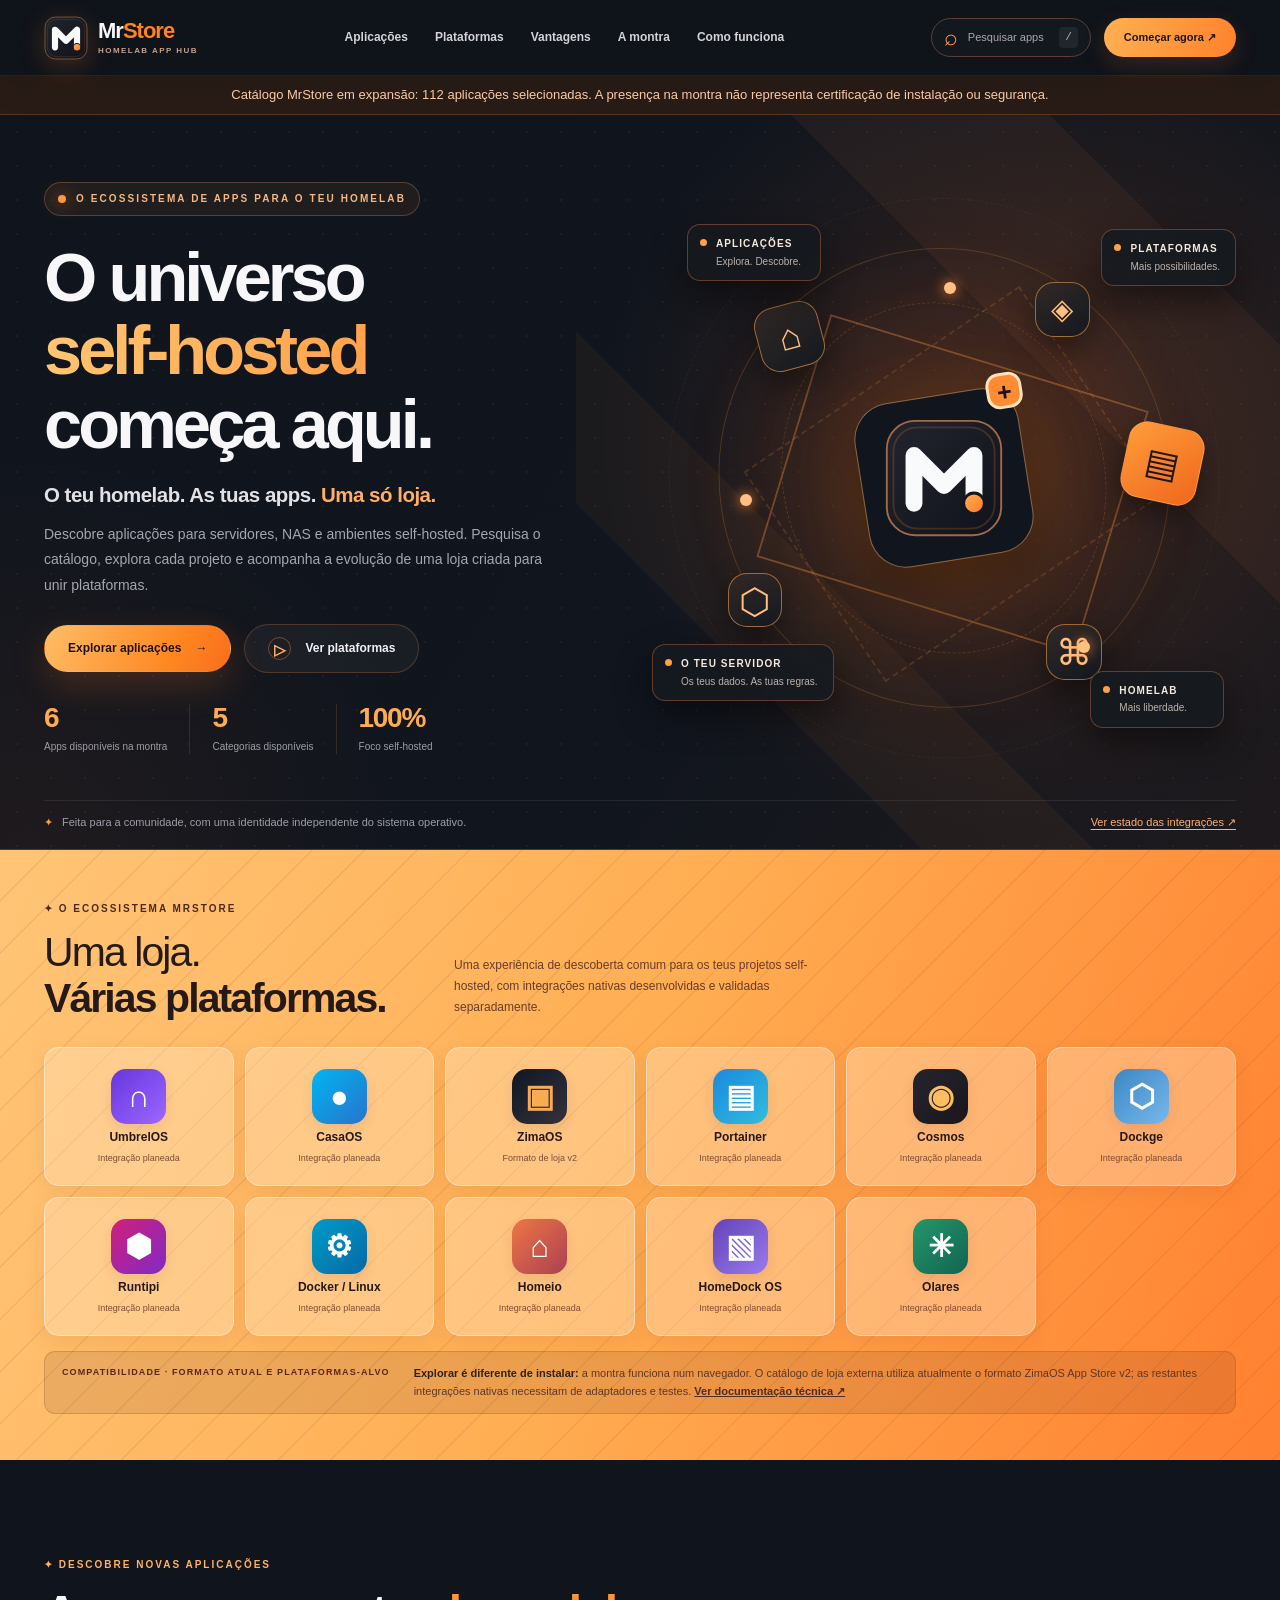
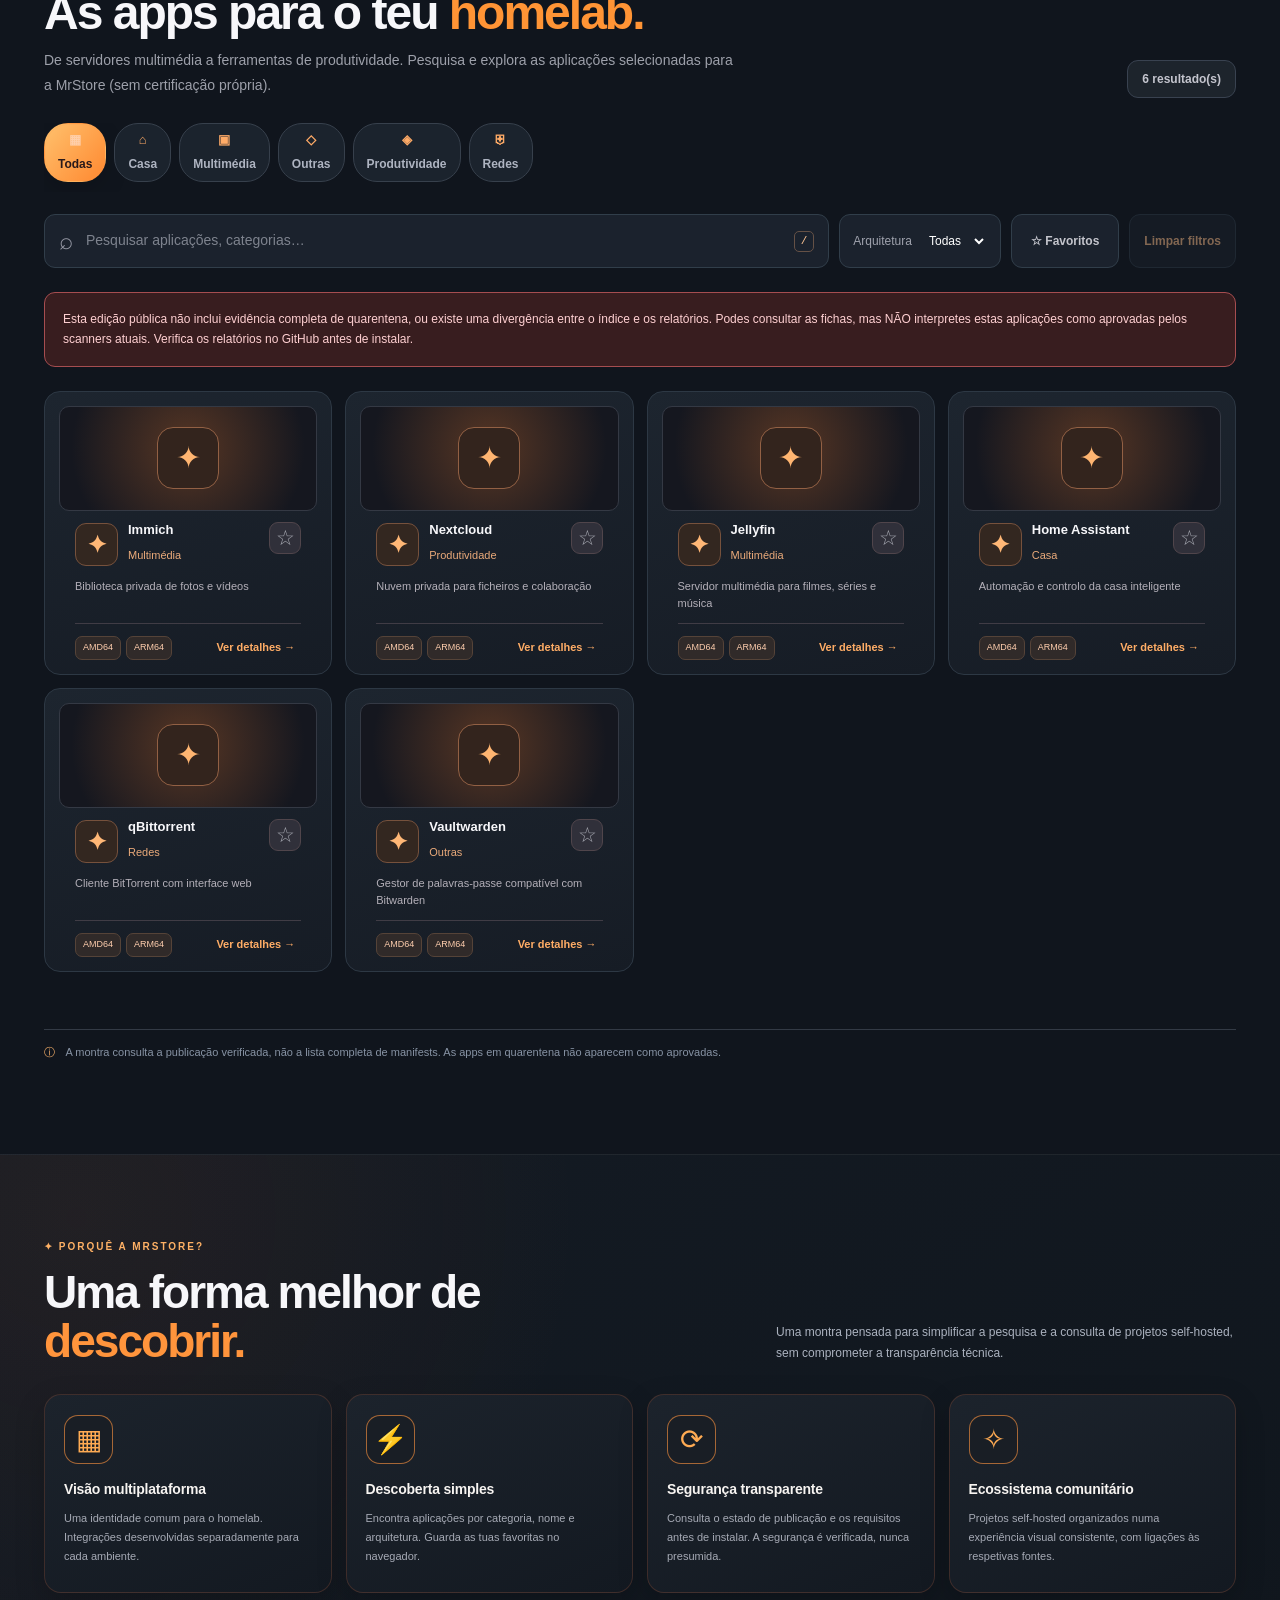
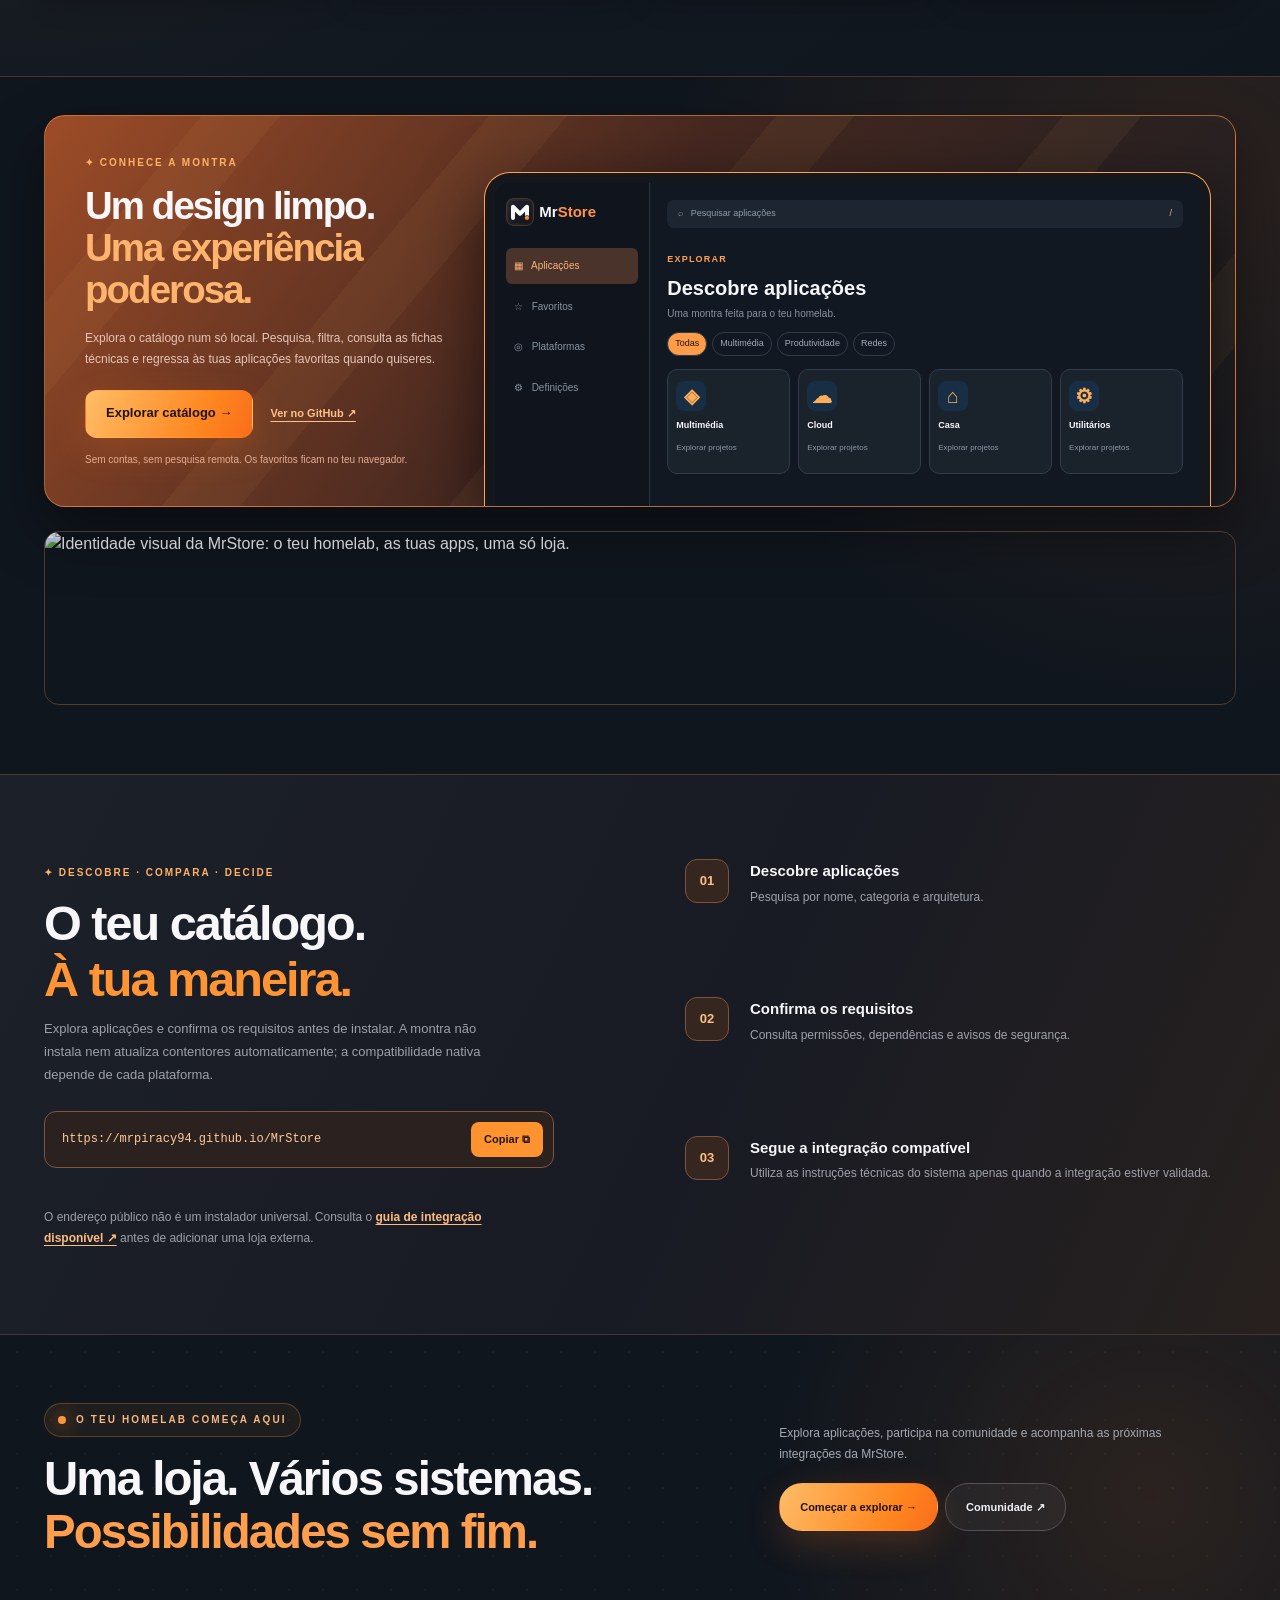
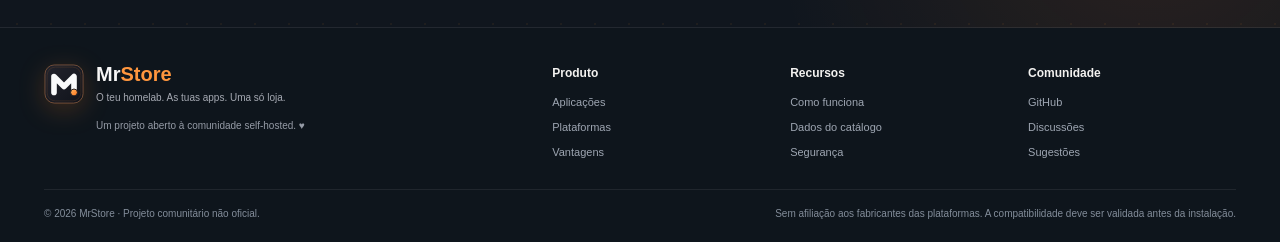
==== commit 57c76103: "feat(pages): update MrStore homepage messaging for 112-app editorial catalog" ====
--- a/index.html
+++ b/index.html
@@ -49,7 +49,7 @@
     </div>
   </header>
   <main>
-    <div role="note" class="pilot-notice">Seleção piloto: as aplicações apresentadas são candidatas à publicação. A compatibilidade e a aprovação de segurança exigem testes e relatórios válidos.</div>
+    <div role="note" class="pilot-notice">Catálogo MrStore em expansão: 112 aplicações selecionadas. A presença na montra não representa certificação de instalação ou segurança.</div>
     <section class="hero-universe" aria-labelledby="hero-title">
       <div class="shell hero-main">
         <div class="hero-lead">
@@ -62,7 +62,7 @@
             <a class="btn btn-outline" href="#ecossistema"><span class="play-icon" aria-hidden="true">▷</span> Ver plataformas</a>
           </div>
           <div class="hero-metrics" aria-label="Dados do catálogo">
-            <div><strong id="total-apps">—</strong><span>Apps na seleção piloto</span></div>
+            <div><strong id="total-apps">—</strong><span>Apps disponíveis na montra</span></div>
             <div><strong id="total-categories">—</strong><span>Categorias disponíveis</span></div>
             <div><strong>100%</strong><span>Foco self-hosted</span></div>
           </div>
@@ -114,8 +114,8 @@
 
     <section id="catalogo" class="catalog-section shell" aria-labelledby="catalog-title">
       <div class="section-heading catalog-intro">
-        <div><span class="section-kicker">✦ DESCOBRE NOVAS APLICAÇÕES</span><h2 id="catalog-title">As apps para o teu <em>homelab.</em></h2><p>De servidores multimédia a ferramentas de produtividade. Pesquisa e explora as aplicações da seleção piloto (ainda não certificadas).</p></div>
-        <div class="results-summary" id="results-summary" aria-live="polite">A carregar seleção piloto…</div>
+        <div><span class="section-kicker">✦ DESCOBRE NOVAS APLICAÇÕES</span><h2 id="catalog-title">As apps para o teu <em>homelab.</em></h2><p>De servidores multimédia a ferramentas de produtividade. Pesquisa e explora as aplicações selecionadas para a MrStore (sem certificação própria).</p></div>
+        <div class="results-summary" id="results-summary" aria-live="polite">A carregar catálogo…</div>
       </div>
       <div class="categories" id="categories" role="group" aria-label="Filtrar por categoria"><button type="button" class="chip active" data-category="" aria-pressed="true">Todas</button></div>
       <div class="toolbar">
--- a/assets/site.css
+++ b/assets/site.css
@@ -523,3 +523,6 @@
 .installation-technical a{color:#ffbc80;text-decoration:underline;text-underline-offset:3px;font-weight:800}
 .installation-technical a:hover{color:#ffe0b6}
 @media(max-width:520px){.installation-technical{font-size:11px!important}}
+
+/* Pilot disclosure uses an external stylesheet, compatible with our strict CSP. */
+.pilot-notice{background:#291c16;color:#ffcfab;border-bottom:1px solid #ff831f3d;padding:9px 5%;font-size:13px;text-align:center}
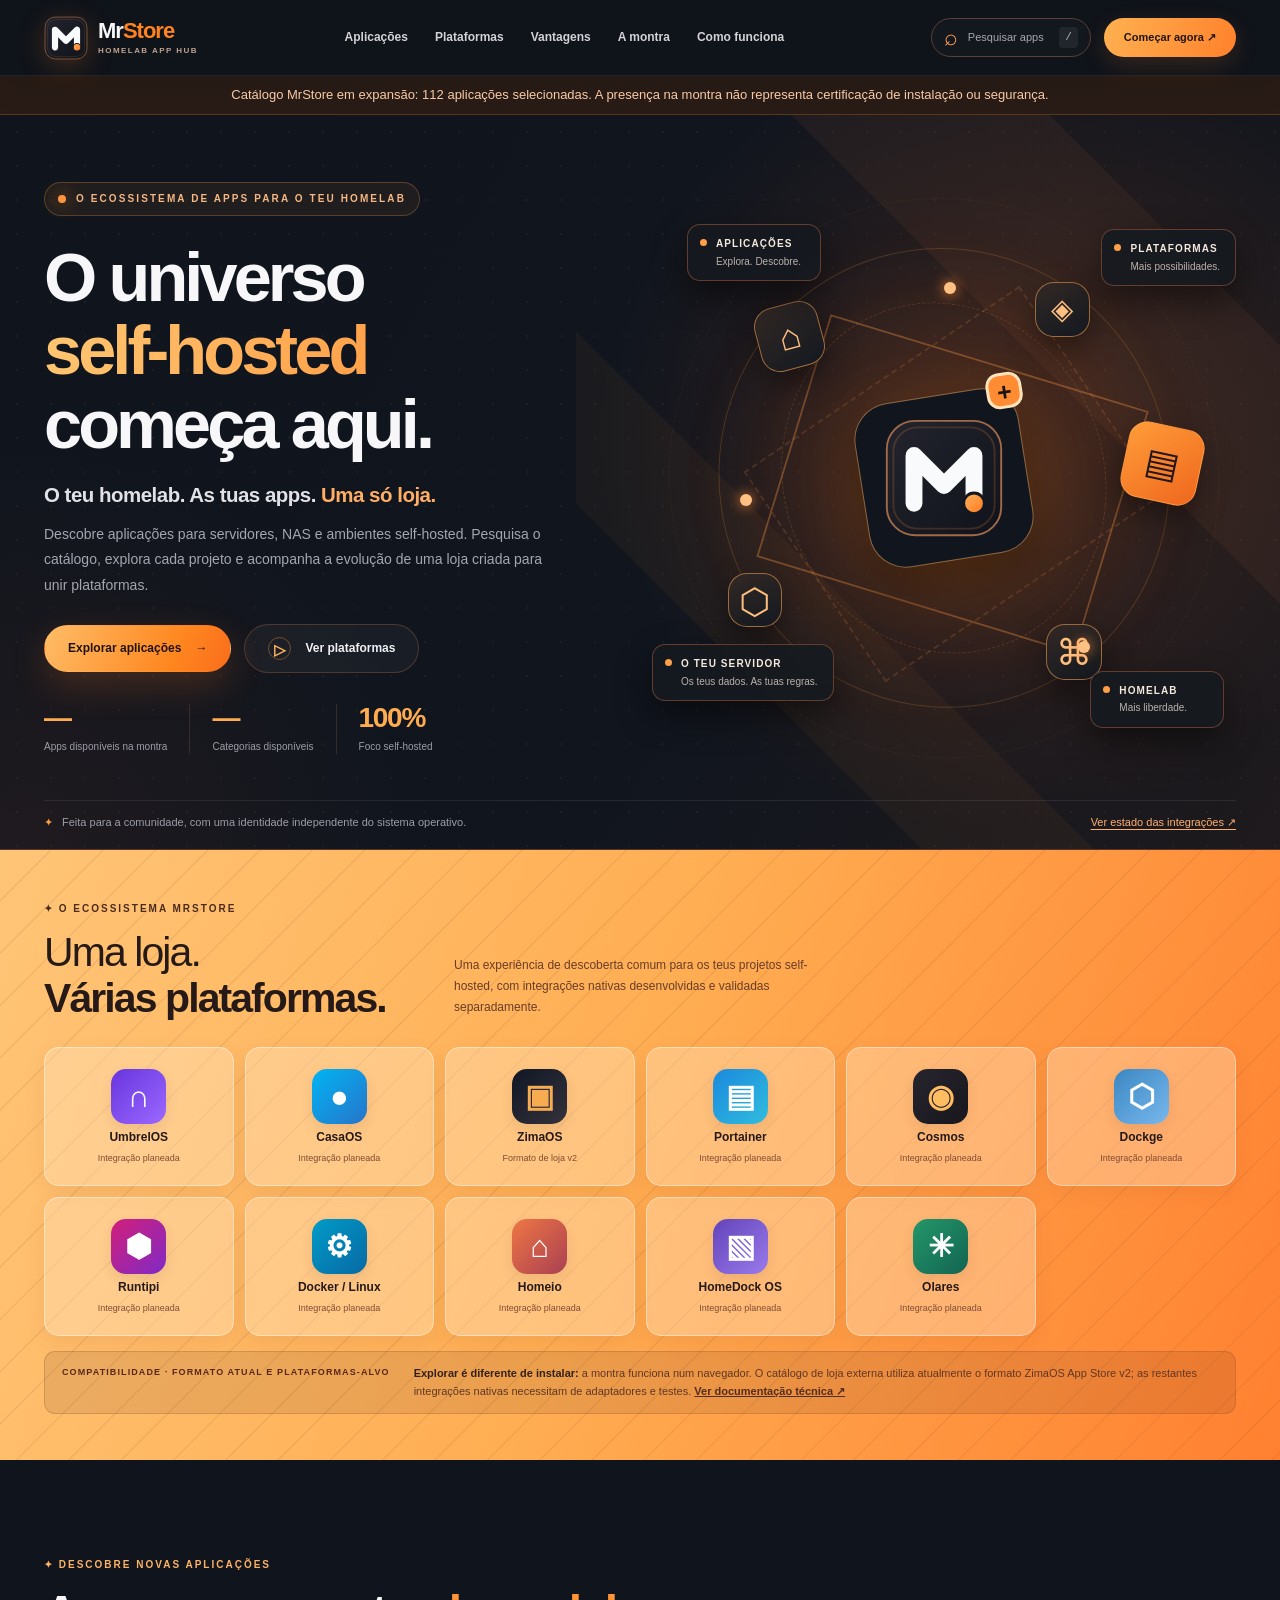
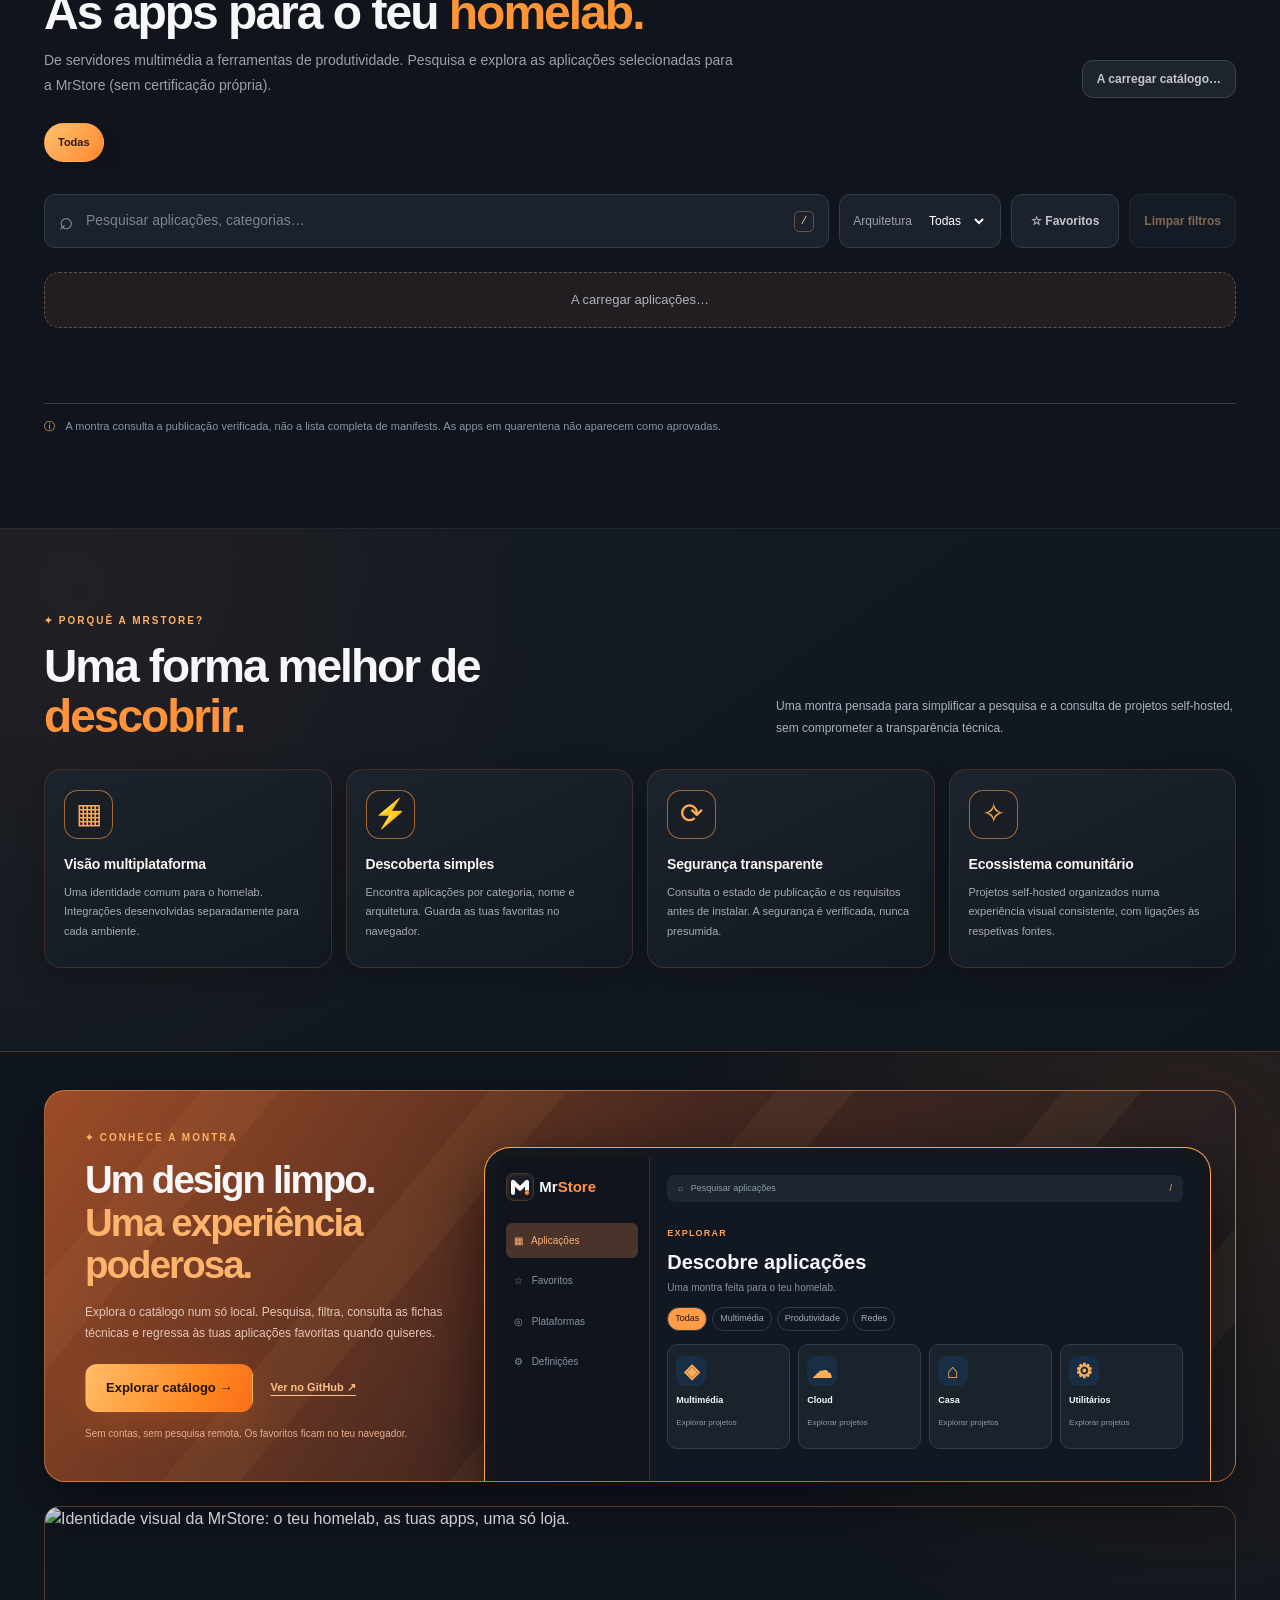
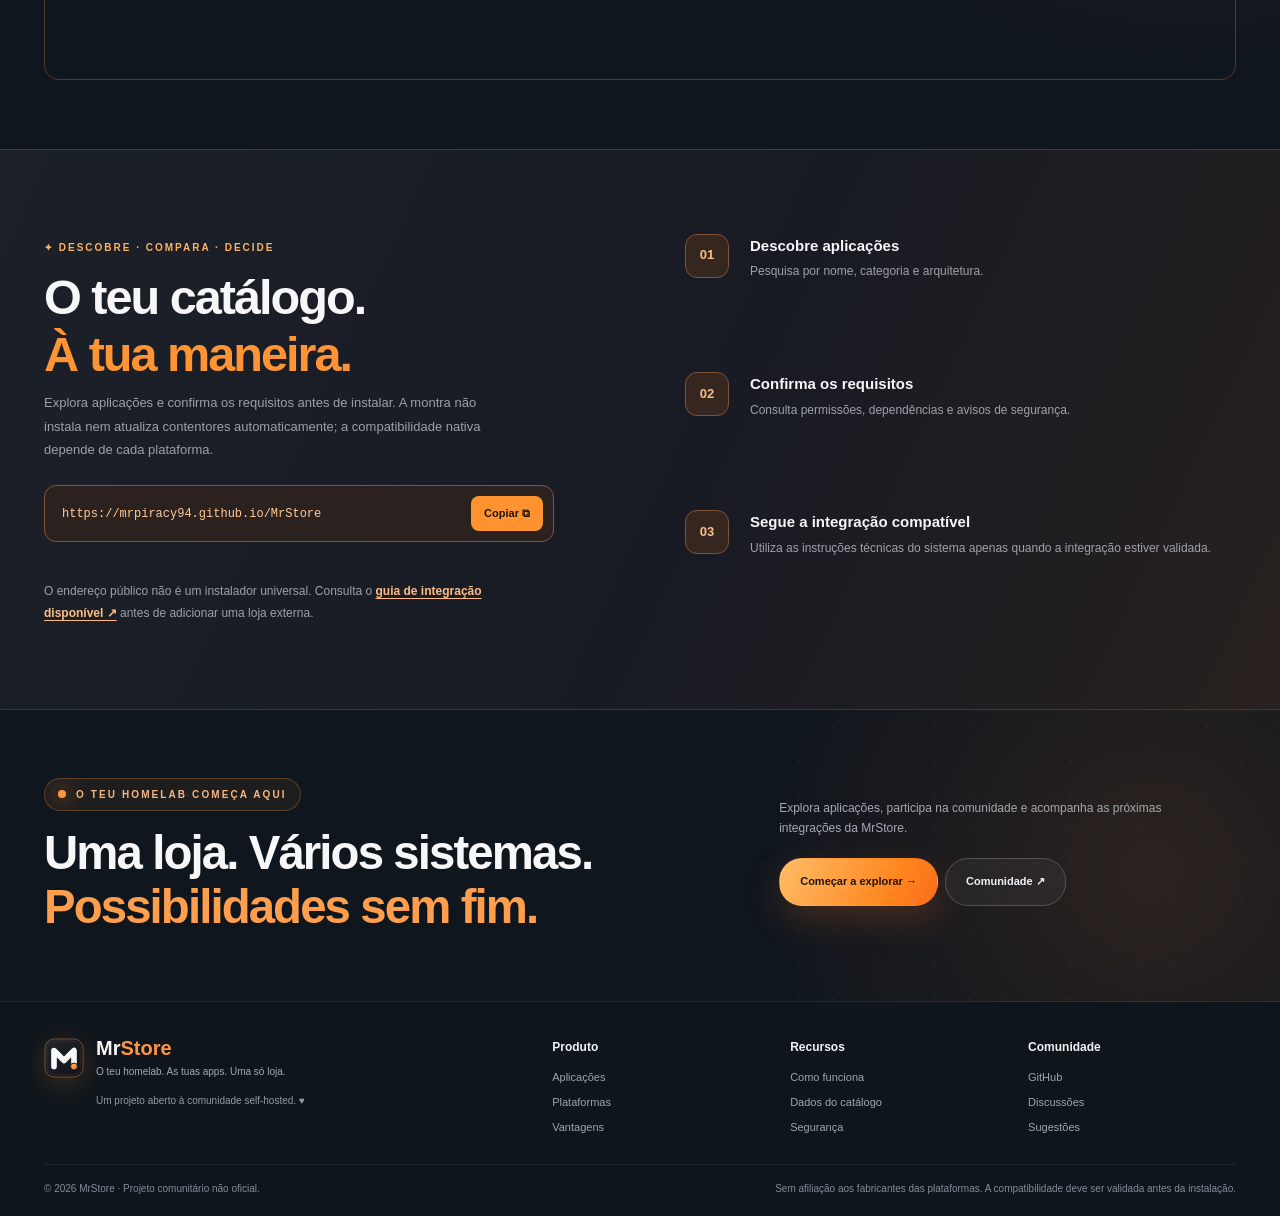
==== commit a99d607d: "fix(pages): display upstream app icons and enable metadata parsing" ====
--- a/index.html
+++ b/index.html
@@ -6,7 +6,7 @@
   <meta name="color-scheme" content="dark">
   <meta name="theme-color" content="#10141b">
   <meta name="description" content="MrStore — O teu homelab. As tuas apps. Uma só loja. Explora o catálogo comunitário de aplicações self-hosted, com pesquisa, filtros e informação de compatibilidade.">
-  <meta http-equiv="Content-Security-Policy" content="default-src 'self'; script-src 'self'; style-src 'self'; img-src 'self' data:; connect-src 'self'; object-src 'none'; base-uri 'self'; form-action 'none'">
+  <meta http-equiv="Content-Security-Policy" content="default-src 'self'; script-src 'self'; style-src 'self'; img-src 'self' data: https://cdn.jsdelivr.net; connect-src 'self'; object-src 'none'; base-uri 'self'; form-action 'none'">
   <meta property="og:type" content="website">
   <meta property="og:title" content="MrStore — O teu homelab. As tuas apps. Uma só loja.">
   <meta property="og:description" content="Descobre, explora e organiza aplicações self-hosted. Uma loja para o teu homelab.">
